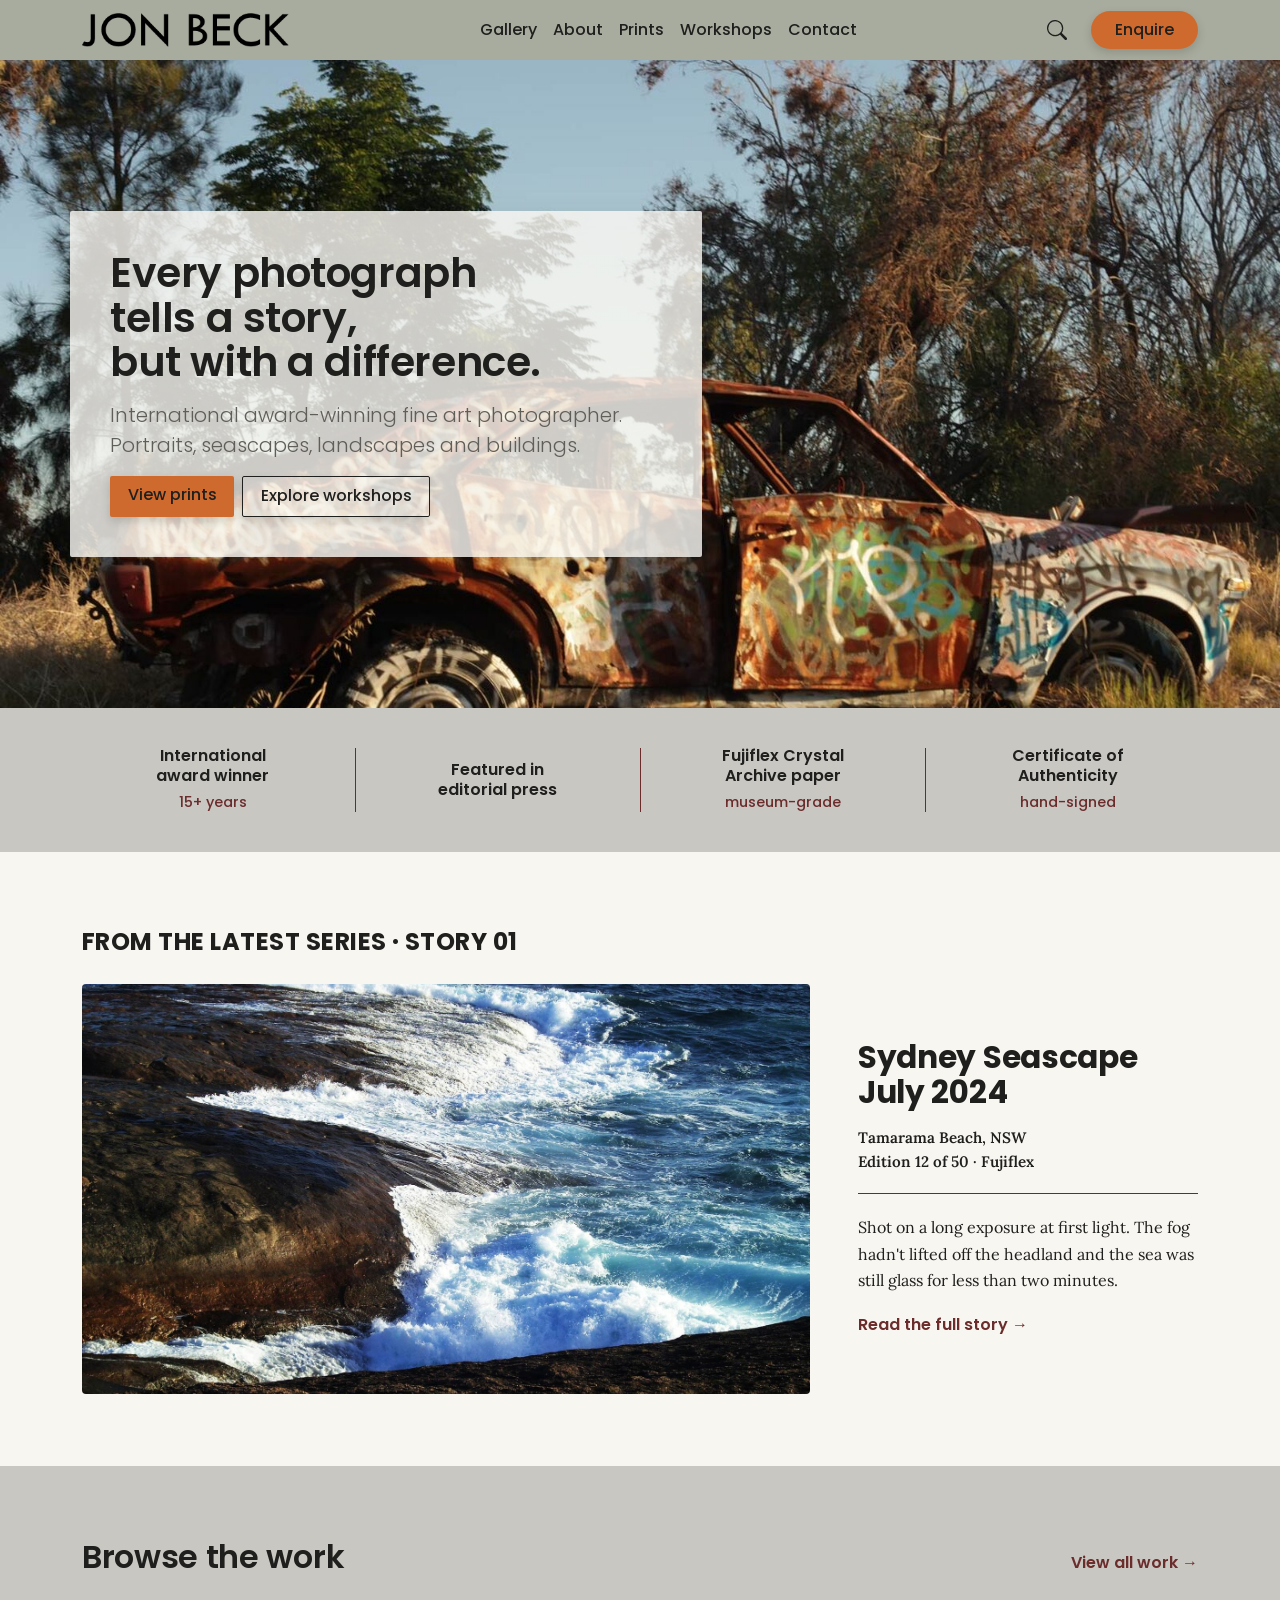
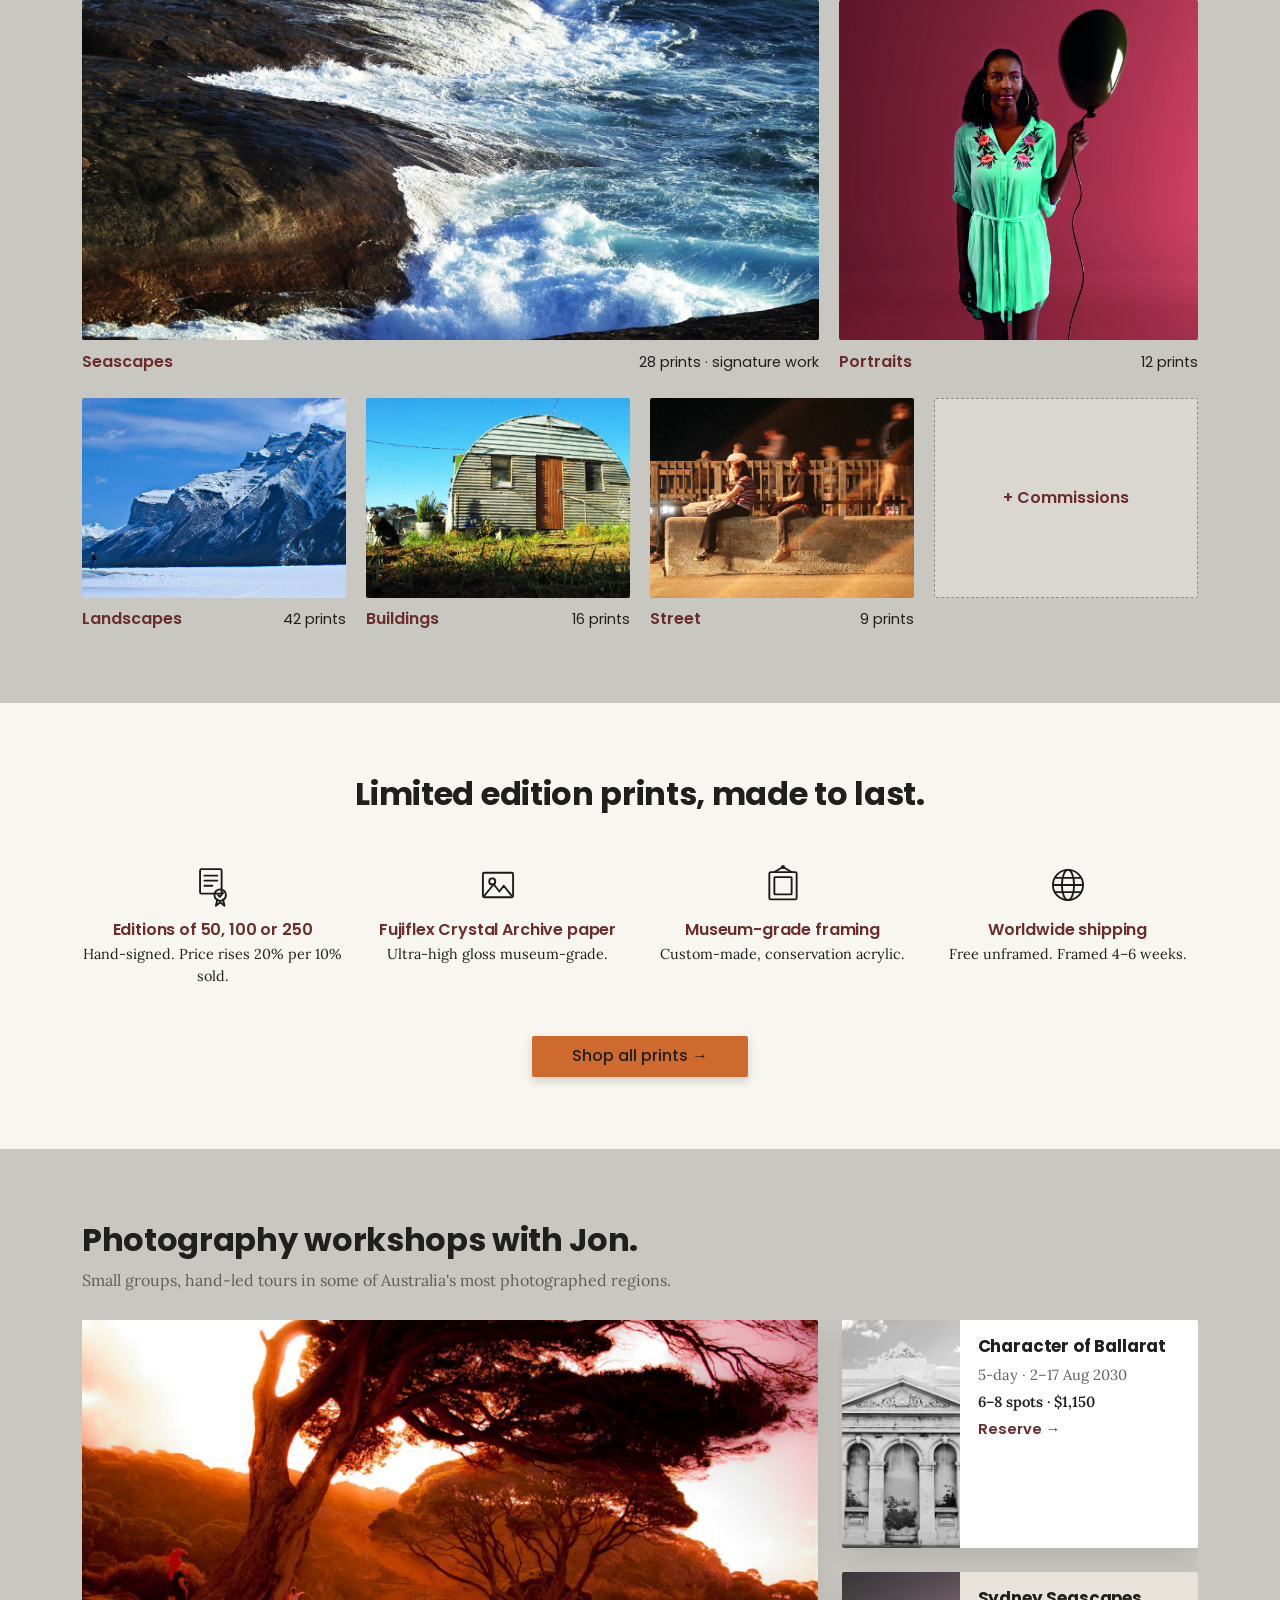
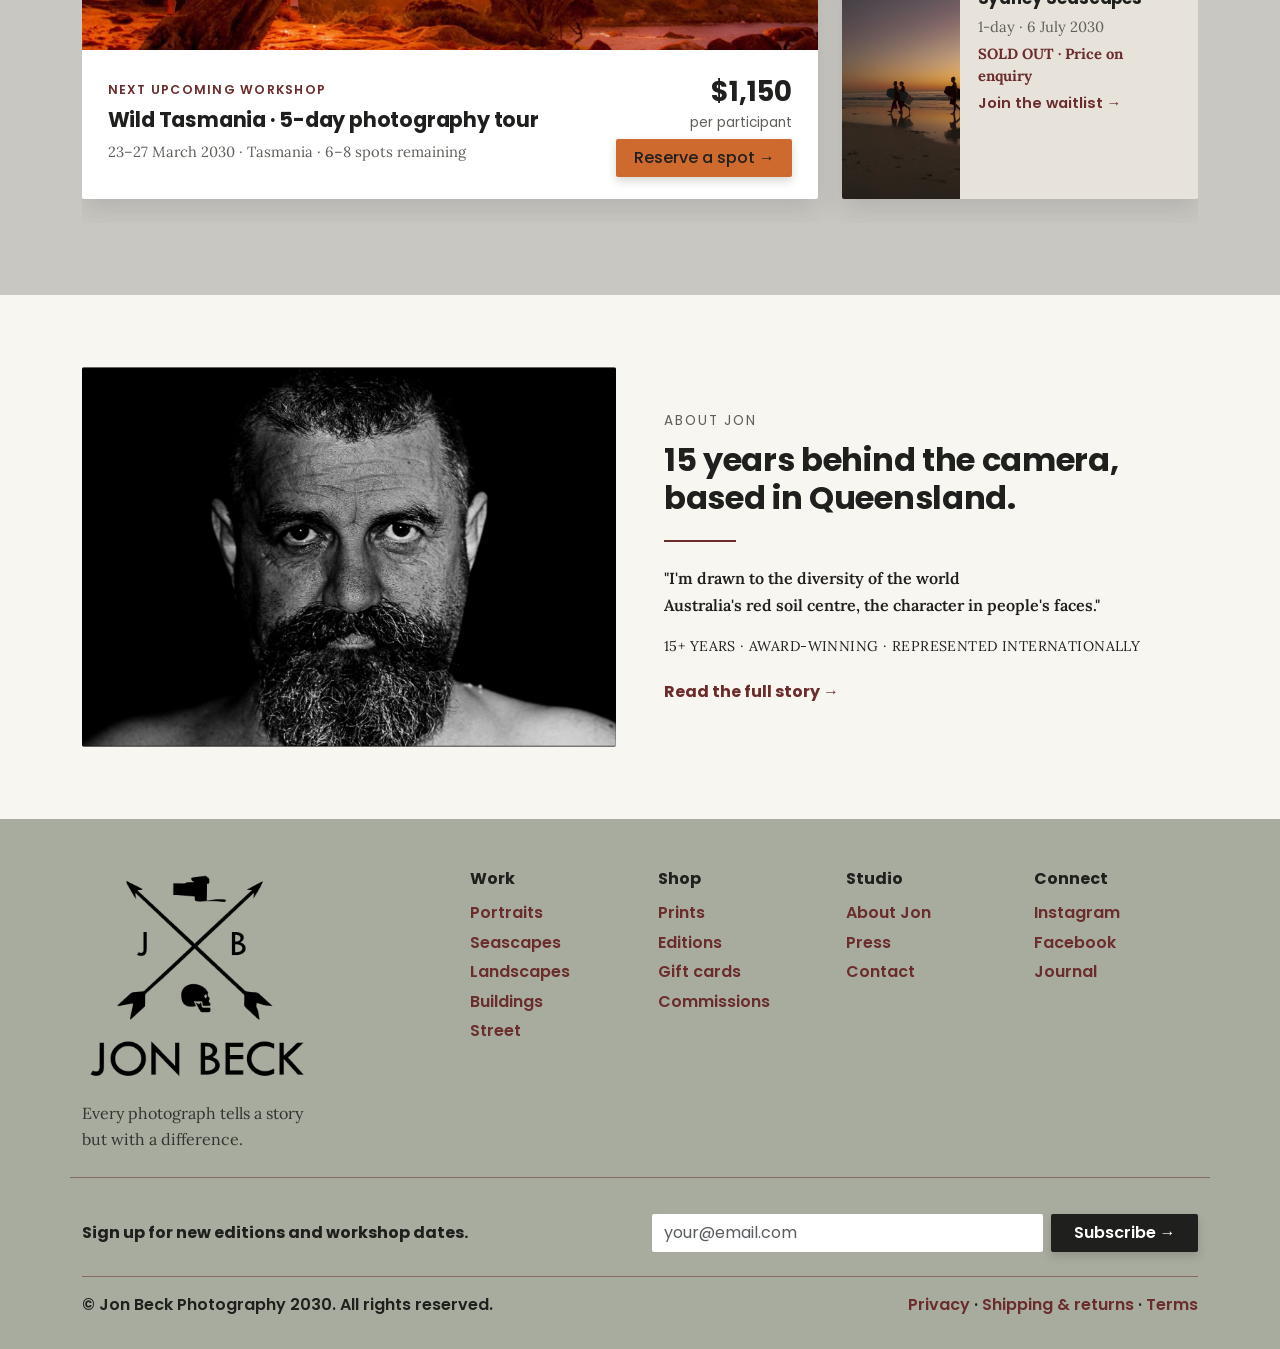
==== index.html @ 2b18bd2e "First upload" ====
<!DOCTYPE html>
<html lang="en">
<head>
  <meta charset="utf-8">
  <meta name="viewport" content="width=device-width, initial-scale=1">
  <title>Jon Beck — Fine Art Photography</title>
  <meta name="description" content="Jon Beck: international award-winning fine art, portrait, landscape and architectural photographer based in Queensland, Australia.">

  <!-- Bootstrap 5.3.3 -->
  <link href="https://cdn.jsdelivr.net/npm/bootstrap@5.3.3/dist/css/bootstrap.min.css" rel="stylesheet">
  <!-- Google Font: Poppins (free for commercial use, SIL Open Font Licence) -->
  <link rel="preconnect" href="https://fonts.googleapis.com">
  <link rel="preconnect" href="https://fonts.gstatic.com" crossorigin>
  <link href="https://fonts.googleapis.com/css2?family=Lora:ital,wght@0,400;0,500;0,600;1,400&family=Poppins:ital,wght@0,300;0,400;0,500;0,600;0,700;1,400&display=swap" rel="stylesheet">
  <!-- Custom layer -->
  <link rel="stylesheet" href="css/style.css">
</head>
<body>

  <!-- ============ Header / Navigation ============ -->
  <header>
    <nav class="navbar navbar-expand-lg site-nav sticky-top">
      <div class="container">
        <a class="navbar-brand" href="index.html">
          <img src="images/logo/jon-beck-wordmark.png" alt="Jon Beck Photography wordmark logo">
        </a>
        <button class="navbar-toggler" type="button" data-bs-toggle="collapse"
                data-bs-target="#mainNav" aria-controls="mainNav"
                aria-expanded="false" aria-label="Toggle navigation">
          <span class="navbar-toggler-icon"></span>
        </button>
        <div class="collapse navbar-collapse" id="mainNav">
          <!-- Primary menu — 5 options, centred (Gallery 1st + About 2nd per A3 brief) -->
          <ul class="navbar-nav mx-auto align-items-lg-center">
            <li class="nav-item"><a class="nav-link" href="gallery.html">Gallery</a></li>
            <li class="nav-item"><a class="nav-link" href="about.html">About</a></li>
            <li class="nav-item"><a class="nav-link" href="#prints">Prints</a></li>
            <li class="nav-item"><a class="nav-link" href="#workshops">Workshops</a></li>
            <li class="nav-item"><a class="nav-link" href="#enquire">Contact</a></li>
          </ul>
          <!-- Right-side actions: search + Enquire -->
          <ul class="navbar-nav align-items-lg-center mb-0">
            <li class="nav-item ms-lg-2 mt-2 mt-lg-0">
              <button class="nav-search" type="button" aria-label="Search">
                <svg xmlns="http://www.w3.org/2000/svg" width="20" height="20"
                     fill="currentColor" viewBox="0 0 16 16" aria-hidden="true">
                  <path d="M11.742 10.344a6.5 6.5 0 1 0-1.397 1.398h-.001q.044.06.098.115l3.85 3.85a1 1 0 0 0 1.415-1.414l-3.85-3.85a1 1 0 0 0-.1-.115zM12 6.5a5.5 5.5 0 1 1-11 0 5.5 5.5 0 0 1 11 0"/>
                </svg>
              </button>
            </li>
            <li class="nav-item ms-lg-3 mt-2 mt-lg-0">
              <a class="btn btn-enquire" href="#enquire">Enquire</a>
            </li>
          </ul>
        </div>
      </div>
    </nav>
  </header>

  <main>

    <!-- ============ 1 · Hero ============ -->
    <!-- Full-bleed photograph with a translucent overlay card (new wireframe) -->
    <section class="hero">
      <div class="container">
        <div class="row align-items-center hero-row g-4">
          <!-- Photo: stacked on top on mobile, right column on tablet, background on desktop -->
          <div class="col-md-6 hero-media order-md-2">
            <img class="hero-img" src="images/gallery/landscape/Naveed-Farro3.jpg"
                 alt="Fine art photograph by Jon Beck: a graffiti-covered car wreck in golden outback grass">
          </div>
          <div class="col-md-6 hero-text order-md-1">
            <h1 class="poppins">Every photograph <br class="d-none d-md-inline">tells a story, <br>but with a difference.</h1>
            <p class="lead mt-3">International award-winning fine art photographer. Portraits, seascapes, landscapes and buildings.</p>
            <div class="hero-actions d-flex flex-wrap gap-2 mt-3">
              <a class="btn btn-enquire" href="#prints">View prints</a>
              <a class="btn btn-outline-ink" href="#workshops">Explore workshops</a>
            </div>
            <!-- Section 3 compressed into 3 capsules, mobile only -->
            <ul class="hero-capsules d-md-none">
              <li class="hero-capsule">Award winner</li>
              <li class="hero-capsule">Fujiflex</li>
              <li class="hero-capsule">Editions 50+</li>
            </ul>
          </div>
        </div>
      </div>
    </section>

    <!-- ============ 2 · Trust badges ============ -->
    <!-- Detailed 4-column strip on tablet + desktop; compressed to capsules in the hero on mobile -->
    <section class="trust-strip d-none d-md-block">
      <div class="container">
        <!-- Heading is hidden visually but read aloud by screen readers, so the section is named -->
        <h2 class="visually-hidden">Why collectors trust Jon Beck</h2>
        <ul class="row text-center list-unstyled mb-0 trust-row">
          <li class="col-3 trust-item">
            <span class="trust-title">International<br>award winner</span>
            <span class="trust-sub">15+ years</span>
          </li>
          <li class="col-3 trust-item">
            <span class="trust-title">Featured in<br>editorial press</span>
          </li>
          <li class="col-3 trust-item">
            <span class="trust-title">Fujiflex Crystal<br>Archive paper</span>
            <span class="trust-sub">museum-grade</span>
          </li>
          <li class="col-3 trust-item">
            <span class="trust-title">Certificate of<br>Authenticity</span>
            <span class="trust-sub">hand-signed</span>
          </li>
        </ul>
      </div>
    </section>

    <!-- ============ 3 · Latest series feature ============ -->
    <!-- Editorial story: full-width eyebrow, image col-8, text col-4 (new wireframe) -->
    <section class="section latest-series">
      <div class="container">
        <!-- Full-width eyebrow on desktop only -->
        <p class="ls-eyebrow d-none d-lg-block">From the latest series · Story 01</p>
        <div class="row align-items-center g-4 g-lg-5 ls-row">
          <div class="col-md-8 ls-media">
            <img class="img-fluid rounded-1"
                 src="images/gallery/landscape/Aditi_Goenka_.jpg"
                 alt="Waves breaking over coastal rocks at first light, from Jon Beck's Sydney Seascape series"
                 loading="lazy">
          </div>
          <div class="col-md-4 ls-text">
            <!-- On mobile + tablet the eyebrow sits in the text column -->
            <p class="ls-eyebrow d-lg-none">From the latest series</p>
            <h2 class="ls-headline poppins"><span class="ls-name">Sydney Seascape</span><span class="ls-mid" aria-hidden="true"> · </span><span class="ls-date">July 2024</span></h2>
            <p class="ls-meta"><span class="ls-loc">Tamarama Beach, NSW</span><span class="ls-mid2" aria-hidden="true"> · </span><span class="ls-ed">Edition 12 of 50<span class="ls-fuji d-none d-md-inline"> · Fujiflex</span></span></p>
            <hr class="ls-divider d-none d-md-block">
            <p class="ls-body">Shot on a long exposure at first light. The fog hadn't lifted off the headland and the sea was still glass for less than two minutes.<span class="ls-extra d-md-none"> Hand-printed on Fujiflex, edition of fifty.</span></p>
            <a class="ls-readmore" href="gallery.html">Read the full story →</a>
          </div>
        </div>
      </div>
    </section>

    <!-- ============ 4 · Browse the work ============ -->
    <!-- Bento grid: featured Seascapes tile, captions below in maroon (new wireframe) -->
    <section class="section browse-work">
      <div class="container">
        <div class="bw-head">
          <h2 class="poppins mb-0">Browse the work</h2>
          <a class="bw-viewall d-none d-md-inline" href="gallery.html">View all work →</a>
        </div>
        <div class="bw-grid">
          <figure class="bw-tile bw-seascapes">
            <a class="bw-link" href="gallery.html">
              <img src="images/gallery/landscape/Aditi_Goenka_.jpg" alt="Seascapes by Jon Beck" loading="lazy">
            </a>
            <figcaption><span class="bw-cat">Seascapes</span><span class="bw-count">28 prints<span class="d-none d-lg-inline"> · signature work</span></span></figcaption>
          </figure>
          <figure class="bw-tile bw-portraits">
            <a class="bw-link" href="gallery.html">
              <img src="images/gallery/portraits/01Jessica_woods.jpg" alt="Portraits by Jon Beck: a woman holding a black balloon against a red backdrop" loading="lazy">
            </a>
            <figcaption><span class="bw-cat">Portraits</span><span class="bw-count">12 prints</span></figcaption>
          </figure>
          <figure class="bw-tile bw-landscapes">
            <a class="bw-link" href="gallery.html">
              <img src="images/gallery/landscape/Emily-Heron.jpg" alt="Landscapes by Jon Beck" loading="lazy">
            </a>
            <figcaption><span class="bw-cat">Landscapes</span><span class="bw-count">42 prints</span></figcaption>
          </figure>
          <figure class="bw-tile bw-buildings">
            <a class="bw-link" href="gallery.html">
              <img src="images/gallery/buildings/Xanthe-Cohen_.jpg" alt="Buildings by Jon Beck: a corrugated iron shed in bright sunlight" loading="lazy">
            </a>
            <figcaption><span class="bw-cat">Buildings</span><span class="bw-count">16 prints</span></figcaption>
          </figure>
          <figure class="bw-tile bw-street">
            <a class="bw-link" href="gallery.html">
              <img src="images/gallery/street/171643585_8e0d637bfb_b.jpg" alt="Street photography by Jon Beck: people sitting on a concrete wall at night beside a bicycle" loading="lazy">
            </a>
            <figcaption><span class="bw-cat">Street</span><span class="bw-count">9 prints</span></figcaption>
          </figure>
          <a class="bw-tile bw-cta" href="gallery.html">
            <span class="d-md-none">View all work →</span>
            <span class="d-none d-md-inline">+ Commissions</span>
          </a>
        </div>
      </div>
    </section>

    <!-- ============ 5 · Limited edition prints ============ -->
    <!-- Four equal feature columns, one icon set, single orange CTA (A2 note 6) -->
    <section class="section editions" id="prints">
      <div class="container">
        <div class="text-center mb-5">
          <h2 class="ed-heading poppins mb-0">Limited edition prints, made to last.</h2>
        </div>
        <div class="row g-3 g-lg-4 ed-grid">
          <div class="col-6 col-lg-3">
            <div class="edition-item">
              <img class="edition-icon" src="images/icons/1_editions_certificate.svg" alt="">
              <div class="edition-text">
                <h3 class="edition-title">Editions of 50, 100 or 250</h3>
                <p class="edition-copy">Hand-signed<span class="d-none d-md-inline d-lg-none">, registered</span>. Price rises 20% per 10% sold.</p>
              </div>
            </div>
          </div>
          <div class="col-6 col-lg-3">
            <div class="edition-item">
              <img class="edition-icon" src="images/icons/2_fujiflex_print.svg" alt="">
              <div class="edition-text">
                <h3 class="edition-title">Fujiflex Crystal Archive paper</h3>
                <p class="edition-copy">Ultra-high gloss museum-grade.<span class="d-lg-none"> 40-year archival<span class="d-none d-md-inline"> rating</span>.</span></p>
              </div>
            </div>
          </div>
          <div class="col-6 col-lg-3">
            <div class="edition-item">
              <img class="edition-icon" src="images/icons/3_museum_framing.svg" alt="">
              <div class="edition-text">
                <h3 class="edition-title">Museum-grade framing</h3>
                <p class="edition-copy">Custom-made, conservation acrylic<span class="d-lg-none">, archival<span class="d-none d-md-inline"> matboard</span></span>.</p>
              </div>
            </div>
          </div>
          <div class="col-6 col-lg-3">
            <div class="edition-item">
              <img class="edition-icon" src="images/icons/4_worldwide_globe.svg" alt="">
              <div class="edition-text">
                <h3 class="edition-title">Worldwide shipping</h3>
                <p class="edition-copy"><span class="d-none d-md-inline d-lg-none">Free on unframed prints. Framed delivered 4–6 weeks.</span><span class="d-md-none">Free unframed. Framed in 4–6 weeks.</span><span class="d-none d-lg-inline">Free unframed. Framed 4–6 weeks.</span></p>
              </div>
            </div>
          </div>
        </div>
        <div class="text-center mt-5">
          <a class="btn btn-enquire" href="#enquire">Shop <span class="d-none d-lg-inline">all </span>prints<span class="d-none d-lg-inline"> &rarr;</span></a>
        </div>
      </div>
    </section>

    <!-- ============ 6 · Photography workshops ============ -->
    <!-- One Bootstrap carousel serves every breakpoint: it swipes card-by-card
         on mobile, and CSS re-lays the same three items as a 3-up grid on
         tablet, then a featured card + two mini cards on desktop (A2 note 7).
         All copy comes verbatim from the client questionnaire. -->
    <section class="section workshops" id="workshops">
      <div class="container">
        <div class="ws-head">
          <h2 class="poppins mb-2">Photography workshops with Jon.</h2>
          <p class="ws-sub d-none d-md-block">Small groups, hand-led tours in some of Australia's most photographed regions.</p>
          <p class="ws-sub d-md-none">Small groups, hand-led tours. Swipe to browse.</p>
        </div>

        <div class="carousel slide ws-carousel" id="workshopCarousel">
          <div class="carousel-inner ws-grid">

            <!-- 6a · Wild Tasmania — next upcoming; the featured card on desktop -->
            <div class="carousel-item active ws-item ws-featured" data-ws-name="Wild Tasmania">
              <article class="ws-card">
                <img class="ws-img"
                     src="images/gallery/landscape/James-Richards-30492613-BUNKER-SUN-RAYS.jpg"
                     alt="Windswept tree over red coastal rock at sunset in Tasmania's south-west"
                     loading="lazy">
                <div class="ws-body">
                  <div class="ws-info">
                    <p class="ws-eyebrow d-none d-lg-block">Next upcoming workshop</p>
                    <h3 class="ws-title">
                      <span>Wild Tasmania<span class="d-none d-lg-inline"> · 5-day photography tour</span></span>
                      <span class="ws-title-date d-md-none">23–27 March 2030</span>
                    </h3>
                    <!-- Serif detail lines: stacked on mobile + tablet, single line on desktop -->
                    <p class="ws-line d-md-none">5-day tour</p>
                    <p class="ws-line d-none d-md-block d-lg-none">5-day · 23–27 March 2030</p>
                    <p class="ws-line d-lg-none">Tasmania, Australia</p>
                    <p class="ws-line ws-strong d-none d-md-block d-lg-none">6–8 spots remaining</p>
                    <p class="ws-line d-none d-lg-block">23–27 March 2030 · Tasmania · 6–8 spots remaining</p>
                    <div class="ws-row d-md-none">
                      <span class="ws-line ws-strong">6–8 spots remaining</span>
                      <span class="ws-price">$1,150</span>
                    </div>
                  </div>
                  <div class="ws-buy d-none d-md-block">
                    <p class="ws-price">$1,150<span class="ws-price-note d-none d-lg-block">per participant</span></p>
                    <a class="btn btn-enquire ws-btn" href="#enquire">Reserve a spot<span class="d-none d-lg-inline"> &rarr;</span></a>
                  </div>
                  <a class="btn btn-enquire ws-btn d-md-none" href="#enquire">Reserve a spot</a>
                </div>
              </article>
            </div>

            <!-- 6b · Character of Ballarat — mini card on desktop -->
            <div class="carousel-item ws-item ws-mini" data-ws-name="Character of Ballarat">
              <article class="ws-card">
                <img class="ws-img"
                     src="images/gallery/buildings/Sophie-Simmons-31250843-(2).jpg"
                     alt="Classical stone facade with arched windows in Ballarat, Victoria"
                     loading="lazy">
                <div class="ws-body">
                  <div class="ws-info">
                    <h3 class="ws-title">
                      <span>Character of Ballarat</span>
                      <span class="ws-title-date d-md-none">2–17 August 2030</span>
                    </h3>
                    <p class="ws-line d-md-none">5-day tour</p>
                    <p class="ws-line d-none d-md-block d-lg-none">5-day · 2–17 August 2030</p>
                    <p class="ws-line d-lg-none">Ballarat, Victoria</p>
                    <p class="ws-line ws-strong d-none d-md-block d-lg-none">6–8 spots remaining</p>
                    <p class="ws-line d-none d-lg-block">5-day · 2–17 Aug 2030</p>
                    <p class="ws-line ws-strong d-none d-lg-block">6–8 spots · $1,150</p>
                    <div class="ws-row d-md-none">
                      <span class="ws-line ws-strong">6–8 spots remaining</span>
                      <span class="ws-price">$1,150</span>
                    </div>
                    <a class="ws-link d-none d-lg-inline-block" href="#enquire">Reserve &rarr;</a>
                  </div>
                  <div class="ws-buy d-none d-md-block d-lg-none">
                    <p class="ws-price">$1,150</p>
                    <a class="btn btn-enquire ws-btn" href="#enquire">Reserve a spot</a>
                  </div>
                  <a class="btn btn-enquire ws-btn d-md-none" href="#enquire">Reserve a spot</a>
                </div>
              </article>
            </div>

            <!-- 6c · Sydney Seascapes — sold out; stone mini card on desktop -->
            <div class="carousel-item ws-item ws-mini ws-alt" data-ws-name="Sydney Seascapes">
              <article class="ws-card">
                <!-- Upright copy of the original, which is stored rotated 90° -->
                <img class="ws-img"
                     src="images/gallery/landscape/Tash-Prokop-Body-Boarders-upright.jpg"
                     alt="Body boarders silhouetted on a Sydney beach at sunset"
                     loading="lazy">
                <div class="ws-body">
                  <div class="ws-info">
                    <h3 class="ws-title">
                      <span>Sydney Seascapes</span>
                      <span class="ws-title-date d-md-none">6 July 2030</span>
                    </h3>
                    <p class="ws-line d-md-none">1-day tour</p>
                    <p class="ws-line d-none d-md-block d-lg-none">1-day · 6 July 2030</p>
                    <p class="ws-line d-lg-none">Sydney, NSW</p>
                    <p class="ws-line ws-sold d-none d-md-block d-lg-none">SOLD OUT · 4–6 participants</p>
                    <p class="ws-line d-none d-lg-block">1-day · 6 July 2030</p>
                    <p class="ws-line ws-sold d-none d-lg-block">SOLD OUT · Price on enquiry</p>
                    <div class="ws-row d-md-none">
                      <span class="ws-line ws-sold">SOLD OUT · 4–6 participants</span>
                      <span class="ws-line">Price on enquiry</span>
                    </div>
                    <a class="ws-link d-none d-lg-inline-block" href="#enquire">Join the waitlist &rarr;</a>
                  </div>
                  <div class="ws-buy d-none d-md-block d-lg-none">
                    <p class="ws-line ws-enquiry">Price on enquiry</p>
                    <a class="btn btn-enquire ws-btn" href="#enquire">Join the waitlist</a>
                  </div>
                  <a class="btn btn-enquire ws-btn d-md-none" href="#enquire">Join the waitlist</a>
                </div>
              </article>
            </div>
          </div>

          <!-- Swipe arrows + dots + counter: mobile only -->
          <button class="carousel-control-prev d-md-none" type="button"
                  data-bs-target="#workshopCarousel" data-bs-slide="prev">
            <span class="carousel-control-prev-icon" aria-hidden="true"></span>
            <span class="visually-hidden">Previous workshop</span>
          </button>
          <button class="carousel-control-next d-md-none" type="button"
                  data-bs-target="#workshopCarousel" data-bs-slide="next">
            <span class="carousel-control-next-icon" aria-hidden="true"></span>
            <span class="visually-hidden">Next workshop</span>
          </button>
          <div class="ws-foot d-md-none">
            <div class="carousel-indicators ws-dots">
              <button type="button" class="active" data-bs-target="#workshopCarousel"
                      data-bs-slide-to="0" aria-current="true" aria-label="Wild Tasmania"></button>
              <button type="button" data-bs-target="#workshopCarousel"
                      data-bs-slide-to="1" aria-label="Character of Ballarat"></button>
              <button type="button" data-bs-target="#workshopCarousel"
                      data-bs-slide-to="2" aria-label="Sydney Seascapes"></button>
            </div>
            <p class="ws-counter mb-0" aria-live="polite">1 of 3 · Wild Tasmania</p>
          </div>
        </div>
      </div>
    </section>

    <!-- ============ 7 · About Jon ============ -->
    <!-- High-contrast B&W portrait beside the 15-years story (A2 note 8).
         Copy varies by breakpoint: quote + credentials on desktop, the client
         paragraph on tablet, a one-line credential on mobile (sage band). -->
    <section class="section about-jon" id="about">
      <div class="container">
        <div class="row align-items-center g-4 g-lg-5">
          <div class="col-4 col-md-5 col-lg-6">
            <img class="img-fluid aj-img"
                 src="images/gallery/portraits/ALEX%2007_DAD.png"
                 alt="High-contrast black and white portrait of photographer Jon Beck"
                 loading="lazy">
          </div>
          <div class="col-8 col-md-7 col-lg-6">
            <p class="aj-eyebrow">About Jon</p>
            <h2 class="poppins aj-heading">
              <span class="d-none d-md-inline">15 years behind the camera, based in Queensland.</span>
              <span class="d-md-none">15 years behind the camera, Queensland.</span>
            </h2>
            <hr class="aj-rule d-none d-lg-block">
            <p class="aj-quote d-none d-lg-block">"I'm drawn to the diversity of the world<br>Australia's red soil centre, the character in people's faces."</p>
            <p class="aj-body d-none d-md-block d-lg-none">Jon Beck has been working in photography for over fifteen years. A professional photographer who combines precise technical skills with an approachable, personable demeanour.</p>
            <p class="aj-body d-md-none">Award-winning fine art photographer.</p>
            <p class="aj-creds d-none d-lg-block">15+ years · Award-winning · Represented internationally</p>
            <a class="aj-link" href="about.html">Read the full story &rarr;</a>
          </div>
        </div>
      </div>
    </section>

  </main>

  <!-- ============ 8 · Footer ============ -->
  <!-- Combination mark + four labelled link columns grouped by proximity,
       newsletter CTA, and a legal base row (A2 note 9). On mobile the
       columns compress into labelled rows beside the logo. -->
  <footer class="site-footer" id="enquire">
    <div class="container">
      <div class="row gy-4 gx-lg-5">
        <!-- Brand column: serif tagline appears on desktop only -->
        <div class="col-4 col-md-3 col-lg-4">
          <img class="footer-logo" src="images/logo/jon-beck-combination-trimmed.png"
               alt="Jon Beck Photography crossed-arrows logo">
          <p class="footer-tag d-none d-lg-block mb-0">Every photograph tells a story<br>but with a difference.</p>
        </div>

        <!-- Link groups: four columns on tablet + desktop, labelled rows on mobile -->
        <div class="col-8 col-md-9 col-lg-8">
          <div class="row gy-2 gy-md-4">
            <div class="col-12 col-md-3 footer-group">
              <p class="footer-head">Work</p>
              <ul class="list-unstyled footer-links mb-0">
                <li><a href="gallery.html">Portraits</a></li>
                <li><a href="gallery.html">Seascapes</a></li>
                <li><a href="gallery.html">Landscapes</a></li>
                <li><a href="gallery.html">Buildings</a></li>
                <li><a href="gallery.html">Street</a></li>
              </ul>
            </div>
            <div class="col-12 col-md-3 footer-group">
              <p class="footer-head">Shop</p>
              <ul class="list-unstyled footer-links mb-0">
                <li><a href="#prints">Prints</a></li>
                <li><a href="#prints">Editions</a></li>
                <li><a href="#prints">Gift cards</a></li>
                <li class="d-none d-md-block"><a href="#prints">Commissions</a></li>
              </ul>
            </div>
            <div class="col-12 col-md-3 footer-group">
              <p class="footer-head">Studio</p>
              <ul class="list-unstyled footer-links mb-0">
                <li><a href="about.html">About Jon</a></li>
                <li><a href="#enquire">Press</a></li>
                <li><a href="#enquire">Contact</a></li>
              </ul>
            </div>
            <div class="col-12 col-md-3 footer-group">
              <p class="footer-head">Connect</p>
              <ul class="list-unstyled footer-links mb-0">
                <li><a href="#">Instagram</a></li>
                <li><a href="#">Facebook</a></li>
                <li class="d-none d-md-block"><a href="#">Journal</a></li>
              </ul>
            </div>
            <!-- Mobile-only newsletter label, sitting with the other rows -->
            <div class="col-12 footer-group d-md-none">
              <p class="footer-head mb-0">Newsletter</p>
            </div>
          </div>
        </div>
      </div>

      <!-- Newsletter: labelled strip on desktop, input + button elsewhere -->
      <div class="footer-signup row align-items-center gy-3 mt-1 mt-md-3 mt-lg-4">
        <div class="col-lg-6 d-none d-lg-block">
          <p class="footer-signup-label mb-0">Sign up for new editions and workshop dates.</p>
        </div>
        <div class="col-12 col-md-7 offset-md-5 col-lg-6 offset-lg-0">
          <form class="footer-form d-flex gap-2" action="#enquire" method="post">
            <label class="visually-hidden" for="newsletter">Email address</label>
            <input class="form-control" type="email" id="newsletter" name="newsletter"
                   placeholder="your@email.com" autocomplete="email" required>
            <button class="btn btn-subscribe" type="submit" aria-label="Subscribe">
              <span class="d-md-none" aria-hidden="true">Subscribe</span>
              <span class="d-none d-md-inline d-lg-none" aria-hidden="true">&rarr;</span>
              <span class="d-none d-lg-inline" aria-hidden="true">Subscribe &rarr;</span>
            </button>
          </form>
        </div>
      </div>

      <!-- Legal base row -->
      <div class="footer-base mt-4 pt-3">
        <p class="mb-0">&copy; Jon Beck Photography 2030<span class="d-none d-md-inline">. All rights reserved.</span></p>
        <p class="mb-0"><a href="#">Privacy</a> · <a href="#">Shipping &amp; returns</a> · <a href="#">Terms</a></p>
      </div>
    </div>
  </footer>

  <!-- Bootstrap bundle (Popper + JS) -->
  <script src="https://cdn.jsdelivr.net/npm/bootstrap@5.3.3/dist/js/bootstrap.bundle.min.js"></script>
  <!-- Keeps the mobile "1 of 3" workshop counter in sync with the carousel -->
  <script>
    const wsCarousel = document.getElementById("workshopCarousel");
    const wsCounter = document.querySelector(".ws-counter");
    wsCarousel.addEventListener("slid.bs.carousel", (event) => {
      wsCounter.textContent = (event.to + 1) + " of 3 · " + event.relatedTarget.dataset.wsName;
    });
  </script>
</body>
</html>
---- css/style.css ----
/* ============================================================
   JON BECK — Photography  ·  GRD263 A3
   style.css  ·  custom layer on top of Bootstrap 5.3.3
   Palette + type tokens mirror the approved A2 design concept.
   ============================================================ */

/* ---- Design tokens ---- */
:root {
  --jb-ink: #1f1f1d;        /* near-black text / dark sections */
  --jb-paper: #f6f4ef;      /* warm paper background           */
  --jb-stone: #e7e3da;      /* light stone panels              */
  --jb-muted: #605e58;      /* secondary text (AA on stone)    */
  --jb-orange: #cf6a2e;     /* single accent — primary CTAs    */
  --jb-orange-dark: #b1551f;
  --jb-orange-lift: #e07b35;/* button hover: brightens, so ink stays legible */
  --jb-claret: #6b2c2c;     /* typographic accent — kickers, footer links     */
}

/* Accessibility note (WCAG 2.0 AA, SC 1.4.3 Contrast Minimum):
   The accent orange is kept exactly as approved in the A2 design concept.
   Contrast is achieved by pairing it with ink text rather than by altering
   the hue: ink on --jb-orange is 4.52:1, where white was only 3.65:1.
   Small text that cannot carry the orange (kickers, active nav) uses the
   claret and the ink already present in the approved palette. */

/* ---- Base ---- */
body {
  font-family: "Poppins", -apple-system, BlinkMacSystemFont, "Segoe UI", sans-serif;
  color: var(--jb-ink);
  background: var(--jb-paper);
}

.poppins { font-family: "Poppins", sans-serif; }

h1, h2, h3 { font-weight: 600; letter-spacing: -0.01em; }

/* Generous, consistent vertical rhythm for every content band */
.section { padding: 4.5rem 0; }

/* Small uppercase label that sits above a section heading */
.eyebrow {
  text-transform: uppercase;
  letter-spacing: 0.12em;
  font-size: 0.8rem;
  font-weight: 600;
  color: var(--jb-claret);   /* 9.45:1 on paper — orange was 3.32:1 and fails AA at this size */
  margin-bottom: 1rem;
}

/* Shared utility surface */
.shadow-soft { box-shadow: 0 18px 40px rgba(31, 31, 29, 0.12); }

/* ---- Navbar ---- */
/* Sage header bar, per the approved wireframe */
.site-nav { background: #a8ac9e; }
.navbar-brand img { height: 34px; width: auto; }
.navbar .nav-link { color: var(--jb-ink); font-weight: 500; }
.navbar .nav-link:hover,
/* No orange passes AA on the sage bar at any saturation (best case 4.2:1),
   so the active page is marked with ink + an underline instead (7.12:1). */
.navbar .nav-link.active {
  color: var(--jb-ink);
  text-decoration: underline;
  text-underline-offset: 4px;
}

/* Search action — icon button sitting before Enquire */
.nav-search {
  background: none;
  border: none;
  padding: 0.25rem 0.5rem;
  color: var(--jb-ink);
  line-height: 0;
}
.nav-search:hover { color: var(--jb-ink); }

/* The header Enquire button is a pill (wireframe), unlike the body CTAs */
.navbar .btn-enquire { border-radius: 50rem; padding: 0.45rem 1.5rem; }

/* ---- Buttons ---- */
/* Single colour-coded call to action, per the design notes */
.btn-enquire {
  background: var(--jb-orange);
  color: var(--jb-ink);      /* ink, not white: 4.52:1 vs 3.65:1 — keeps the approved orange */
  border: none;
  border-radius: 2px;
  padding: 0.45rem 1.1rem;
  font-weight: 500;
}
/* Hover brightens rather than darkens, so the ink label stays legible (5.55:1) */
.btn-enquire:hover { background: var(--jb-orange-lift); color: var(--jb-ink); }

/* Secondary, neutral outline action */
.btn-outline-ink {
  border: 1px solid var(--jb-ink);
  color: var(--jb-ink);
  border-radius: 2px;
  padding: 0.45rem 1.1rem;
  font-weight: 500;
}
.btn-outline-ink:hover { background: var(--jb-ink); color: var(--jb-paper); }

/* Soft drop shadow on every button type, with a gentle hover lift */
.btn-enquire,
.btn-outline-ink,
.btn-subscribe {
  box-shadow: 0 4px 10px rgba(31, 31, 29, 0.18);
  transition: box-shadow 0.2s ease, transform 0.2s ease, background-color 0.2s ease;
}
.btn-enquire:hover,
.btn-outline-ink:hover,
.btn-subscribe:hover {
  box-shadow: 0 7px 16px rgba(31, 31, 29, 0.26);
  transform: translateY(-1px);
}

/* ---- 1 · Hero ---- */
/* Base = mobile: warm off-white panel, stacked with the photo first */
.hero {
  background: #f8f6f1;
  padding: 0 0 2.5rem;
}
.hero h1 { font-size: clamp(1.4rem, 5.5vw, 2rem); line-height: 1.1; }
.hero .lead { color: var(--jb-muted); max-width: 46ch; }
.hero-img {
  width: 100%;
  height: 300px;
  object-fit: cover;
  border-radius: 2px;
}

/* Section 3 compressed into pill capsules (mobile only) */
/* Three equal-width capsules filling the row, aligned to the buttons above */
.hero-capsules {
  display: grid;
  grid-template-columns: repeat(3, 1fr);
  gap: 0.5rem;
  list-style: none;
  padding: 0;
  margin: 1.5rem 0 0;
}
.hero-capsule {
  background: #c9c7c2;
  color: #6b2c2c;
  border-radius: 50rem;
  padding: 0.4rem 1rem;
  font-size: 0.85rem;
  font-weight: 500;
  text-align: center;
}

/* Tablet (md): symmetrical two columns — text left, photo right, no overlay */
@media (min-width: 768px) {
  .hero { padding: 3.5rem 0; }
  .hero h1 { font-size: 1.9rem; line-height: 1.14; }
  .hero-img { height: 340px; }
}

/* Desktop (lg): translucent overlay card floating on a full-bleed photo */
@media (min-width: 992px) {
  .hero {
    padding: 5rem 0;
    background: url("../images/gallery/landscape/Naveed-Farro3.jpg") center / cover no-repeat;
    display: flex;
    align-items: center;
    min-height: 72vh;
  }
  .hero > .container { width: 100%; }
  .hero-media { display: none; }          /* photo comes from the section background */
  .hero-text {
    flex: 0 0 auto;
    width: auto;
    max-width: 58%;
    padding: 2.5rem;
    border-radius: 2px;
    /* #F8F6F1 at 80% + white at 10% — matches the Figma fill (image5) */
    background:
      linear-gradient(rgba(255, 255, 255, 0.1), rgba(255, 255, 255, 0.1)),
      rgba(248, 246, 241, 0.8);
    box-shadow: 0 18px 40px rgba(31, 31, 29, 0.18);
  }
  .hero h1 { font-size: clamp(2.2rem, 3.2vw, 2.9rem); line-height: 1.08; }
}

/* ---- 2 · Trust badges ---- */
/* Grey strip, four columns split by thin maroon divider lines (wireframe) */
.trust-strip {
  background: #c9c7c2;
  padding: 2rem 0;
}
.trust-item {
  position: relative;
  display: flex;
  flex-direction: column;
  justify-content: center;
  gap: 0.35rem;
  padding: 0.4rem 0.75rem;
  min-height: 4.5rem;
}
/* Maroon divider centred on the boundary between adjacent columns */
.trust-item:not(:first-child)::before {
  content: "";
  position: absolute;
  left: 0;
  top: 0.5rem;
  bottom: 0.5rem;
  border-left: 1px solid #6b2c2c;
}
.trust-title { font-weight: 600; color: var(--jb-ink); line-height: 1.25; }
.trust-sub { color: #6b2c2c; font-size: 0.9rem; font-weight: 500; }

/* ---- 3 · Latest series ---- */
/* Warm paper on tablet + desktop; grey on mobile (overridden below) */
.latest-series { background: #f8f6f1; }

/* Full-width section kicker — black, bold, uppercase (wireframe) */
.ls-eyebrow {
  text-transform: uppercase;
  font-weight: 700;
  color: var(--jb-ink);
  letter-spacing: 0.02em;
  font-size: 1rem;
  margin: 0 0 1rem;
}

.ls-media img {
  width: 100%;
  height: clamp(280px, 32vw, 460px);
  object-fit: cover;
}

/* Sans-serif title block: name + date */
.ls-headline {
  font-weight: 700;
  color: var(--jb-ink);
  font-size: 1.6rem;
  line-height: 1.12;
  margin-bottom: 1rem;
}

/* Serif editorial detail + body */
.ls-meta {
  font-family: "Lora", Georgia, serif;
  font-weight: 600;
  color: var(--jb-ink);
  font-size: 0.95rem;
  line-height: 1.55;
  margin-bottom: 1rem;
}
.ls-divider { border: 0; border-top: 1px solid #6b2c2c; opacity: 1; margin: 1.25rem 0; }
.ls-body {
  font-family: "Lora", Georgia, serif;
  color: var(--jb-ink);
  line-height: 1.65;
  margin-bottom: 1.25rem;
}
/* Read-more in maroon, sans-serif */
.ls-readmore {
  font-family: "Poppins", sans-serif;
  font-weight: 600;
  color: #6b2c2c;
  text-decoration: none;
}
.ls-readmore:hover { color: #6b2c2c; text-decoration: underline; }

/* Mobile: title + meta collapse onto one line with a middot */
.ls-mid, .ls-mid2 { display: inline; }
@media (min-width: 768px) {
  .ls-name, .ls-date, .ls-loc, .ls-ed { display: block; }
  .ls-mid, .ls-mid2 { display: none; }
  /* Tablet: the eyebrow sits inside the text column, kept modest */
  .ls-text .ls-eyebrow { margin-bottom: 0.5rem; }
  .ls-headline { font-size: 1.4rem; }
}
@media (min-width: 992px) {
  .ls-eyebrow { font-size: 1.5rem; margin-bottom: 1.5rem; }
  .ls-headline { font-size: 1.95rem; }
}

/* Mobile only: grey background, tighter kicker */
@media (max-width: 767.98px) {
  .latest-series { background: #c9c7c2; }
  .ls-eyebrow { margin: 1.25rem 0 0.5rem; }
}

/* ---- 4 · Browse the work ---- */
/* Grey band on tablet + desktop; light on mobile (overridden below) */
.browse-work { background: #c9c7c2; }

.bw-head {
  display: flex;
  justify-content: space-between;
  align-items: baseline;
  flex-wrap: wrap;
  gap: 0.5rem;
  margin-bottom: 1.5rem;
}
.bw-viewall { color: #6b2c2c; font-weight: 600; text-decoration: none; }
.bw-viewall:hover { color: #6b2c2c; text-decoration: underline; }

/* Base = mobile: two-column grid */
.bw-grid {
  display: grid;
  grid-template-columns: 1fr 1fr;
  gap: 1.5rem 1.25rem;
  align-items: start;
}
.bw-tile { margin: 0; }
.bw-link { display: block; overflow: hidden; border-radius: 2px; }
.bw-tile img {
  width: 100%;
  height: 150px;
  object-fit: cover;
  display: block;
  transition: transform 0.4s ease;
}
.bw-link:hover img { transform: scale(1.04); }
/* Keep the balloon in frame on the tall Portraits tile */
.bw-portraits img { object-position: center top; }
/* Caption below the image: category (maroon) + count (ink) */
.bw-tile figcaption {
  display: flex;
  justify-content: space-between;
  align-items: baseline;
  gap: 0.5rem;
  margin-top: 0.6rem;
}
.bw-cat { color: #6b2c2c; font-weight: 600; }
.bw-count { color: var(--jb-ink); font-size: 0.9rem; }

/* Commissions / view-all dashed CTA tile */
.bw-cta {
  display: flex;
  align-items: center;
  justify-content: center;
  border: 1px dashed rgba(31, 31, 29, 0.4);
  border-radius: 2px;
  background: rgba(248, 246, 241, 0.35);
  color: #6b2c2c;
  font-weight: 600;
  text-decoration: none;
  height: 150px;            /* match the image height of the tile beside it */
  align-self: start;        /* sit at the top, aligned with the photos */
}
.bw-cta:hover { color: #6b2c2c; background: rgba(248, 246, 241, 0.6); }

/* Mobile: Portraits leads the grid (wireframe order); light background */
@media (max-width: 767.98px) {
  .browse-work { background: #f8f6f1; }
  .bw-portraits { order: -1; }
}

/* Tablet: three equal columns */
@media (min-width: 768px) {
  .bw-grid { grid-template-columns: repeat(3, 1fr); }
  .bw-tile img { height: 180px; }
  .bw-cta { height: 180px; }
}

/* Desktop: bento — wide featured Seascapes + tall Portraits */
@media (min-width: 992px) {
  /* 12-col grid: row 1 = col-8 / col-4, row 2 = col-3 each */
  .bw-grid { grid-template-columns: repeat(12, 1fr); }
  .bw-seascapes { grid-column: 1 / 9; grid-row: 1; }    /* col-8 */
  .bw-portraits { grid-column: 9 / 13; grid-row: 1; }   /* col-4 */
  .bw-landscapes { grid-column: 1 / 4; grid-row: 2; }   /* col-3 */
  .bw-buildings { grid-column: 4 / 7; grid-row: 2; }    /* col-3 */
  .bw-street { grid-column: 7 / 10; grid-row: 2; }      /* col-3 */
  .bw-cta { grid-column: 10 / 13; grid-row: 2; }        /* col-3 */
  .bw-seascapes img, .bw-portraits img { height: 340px; }
  .bw-landscapes img, .bw-buildings img, .bw-street img { height: 200px; }
  .bw-cta { height: 200px; }
}

/* ---- 5 · Limited edition prints ---- */
.editions { background: #f8f6f1; }
.ed-heading { font-weight: 700; }

/* Base = mobile: bordered light card, icon centred on top, text centred */
.edition-item {
  display: flex;
  flex-direction: column;
  align-items: center;
  text-align: center;
  gap: 0.75rem;
  height: 100%;
  padding: 1.25rem;
  border: 1px solid rgba(31, 31, 29, 0.18);
  border-radius: 2px;
  background: #f8f6f1;
}
.edition-text { width: 100%; }
.edition-icon { width: 46px; height: 46px; object-fit: contain; }
.edition-title { font-size: 1rem; font-weight: 600; color: #6b2c2c; margin-bottom: 0.35rem; }
.edition-copy {
  font-family: "Lora", Georgia, serif;
  color: var(--jb-ink);
  font-size: 0.9rem;
  line-height: 1.5;
  margin: 0;
}

/* Tablet only: bordered card, icon to the LEFT, vertically centred, text left-aligned */
@media (min-width: 768px) and (max-width: 991.98px) {
  .edition-item {
    flex-direction: row;
    align-items: center;
    text-align: left;
    gap: 1rem;
  }
  .edition-text { width: auto; flex: 1 1 auto; }
}

/* Desktop: open columns, icon centred on top, text centred, no card border */
@media (min-width: 992px) {
  .edition-item {
    flex-direction: column;
    align-items: center;
    text-align: center;
    border: none;
    background: transparent;
    padding: 0;
  }
}

/* Wider call-to-action to match the wireframe */
.editions .btn-enquire { padding: 0.55rem 2.5rem; }

/* Mobile only: grey band, light cards stand out */
@media (max-width: 767.98px) {
  .editions { background: #c9c7c2; }
}

/* ---- 6 · Workshops ---- */
/* Grey band with workshop cards on tablet + desktop; light band with a
   swipeable carousel on mobile. One markup block serves all three. */
.workshops { background: #c9c7c2; }
.ws-head h2 { font-weight: 700; }
.ws-sub {
  font-family: "Lora", Georgia, serif;
  color: var(--jb-muted);
  margin-bottom: 1.75rem;
}

/* Workshop card */
.ws-card {
  background: #fff;
  border-radius: 2px;
  box-shadow: 0 10px 26px rgba(31, 31, 29, 0.12);
  overflow: hidden;
  height: 100%;
  display: flex;
  flex-direction: column;
}
.ws-alt .ws-card { background: var(--jb-stone); }   /* sold-out card sits back */
.ws-img { width: 100%; height: 190px; object-fit: cover; display: block; }
.ws-body {
  padding: 1.1rem 1.1rem 1.25rem;
  display: flex;
  flex-direction: column;
  flex: 1 1 auto;
}
.ws-info { flex: 1 1 auto; }
.ws-eyebrow {
  text-transform: uppercase;
  letter-spacing: 0.1em;
  font-size: 0.78rem;
  font-weight: 600;
  color: #6b2c2c;
  margin-bottom: 0.5rem;
}
.ws-title {
  font-size: 1.1rem;
  font-weight: 700;
  display: flex;
  justify-content: space-between;
  align-items: baseline;
  gap: 0.75rem;
  margin-bottom: 0.5rem;
}
.ws-title-date {
  font-family: "Lora", Georgia, serif;
  font-size: 0.9rem;
  font-weight: 600;
  white-space: nowrap;
}
/* Serif editorial detail lines */
.ws-line {
  font-family: "Lora", Georgia, serif;
  color: var(--jb-muted);
  font-size: 0.92rem;
  line-height: 1.5;
  margin-bottom: 0.3rem;
}
.ws-strong { color: var(--jb-ink); font-weight: 600; }
.ws-sold { color: #6b2c2c; font-weight: 700; }
/* Spots + price share a row on mobile */
.ws-row {
  display: flex;
  justify-content: space-between;
  align-items: center;
  gap: 0.75rem;
  margin: 0.4rem 0 0.9rem;
}
.ws-row .ws-line, .ws-row .ws-price { margin-bottom: 0; }
.ws-price { font-weight: 700; font-size: 1.4rem; margin-bottom: 0.75rem; }
.ws-price-note { font-size: 0.85rem; font-weight: 400; color: var(--jb-muted); }
.ws-btn { display: block; text-align: center; }     /* full-width tap target */
.ws-link { color: #6b2c2c; font-weight: 600; text-decoration: none; }
.ws-link:hover { color: #6b2c2c; text-decoration: underline; }

/* Mobile: light band; carousel swipes one card at a time */
@media (max-width: 767.98px) {
  .workshops { background: #f8f6f1; }
  .ws-carousel { padding: 0 3.1rem; }               /* clears the side arrows */
  /* Round outline arrows, vertically centred on the section background */
  .ws-carousel .carousel-control-prev,
  .ws-carousel .carousel-control-next {
    width: 2.6rem;
    height: 2.6rem;
    top: 50%;
    transform: translateY(-50%);
    border: 1px solid var(--jb-ink);
    border-radius: 50%;
    background: transparent;
    opacity: 1;
  }
  .ws-carousel .carousel-control-prev { left: 0; }
  .ws-carousel .carousel-control-next { right: 0; }
  .ws-carousel .carousel-control-prev-icon,
  .ws-carousel .carousel-control-next-icon {
    filter: invert(1) grayscale(100%);              /* stock icons, made dark */
    width: 1rem;
    height: 1rem;
  }
  /* Dots + "1 of 3" counter sit statically under the card */
  .ws-foot {
    display: flex;
    align-items: center;
    justify-content: space-between;
    margin-top: 1.5rem;
  }
  .ws-dots { position: static; margin: 0; display: flex; gap: 0.6rem; }
  .ws-dots [data-bs-target] {
    width: 13px;
    height: 13px;
    border-radius: 50%;
    border: 1px solid var(--jb-ink);
    background: transparent;
    opacity: 1;
  }
  .ws-dots .active { background: var(--jb-ink); }
  .ws-counter { font-size: 0.85rem; color: var(--jb-muted); }
}

/* Tablet + desktop: the carousel becomes a static grid */
@media (min-width: 768px) {
  .ws-grid { display: grid; grid-template-columns: repeat(3, 1fr); gap: 1.4rem; }
  .ws-item {
    display: block;                                  /* every card visible   */
    width: auto;
    margin-right: 0;
    transform: none !important;                      /* no slide behaviour   */
  }
  .ws-img { height: 165px; }
  .ws-buy .ws-btn { width: 100%; }
}

/* Desktop: featured Wild Tasmania card + two stacked mini cards */
@media (min-width: 992px) {
  .ws-grid { grid-template-columns: repeat(12, 1fr); grid-template-rows: 1fr 1fr; gap: 1.5rem; }
  .ws-featured { grid-column: 1 / 9; grid-row: 1 / 3; }
  .ws-mini { grid-column: 9 / 13; }
  .ws-featured .ws-img { height: 330px; }            /* panoramic hero image */
  .ws-featured .ws-body {
    flex-direction: row;
    align-items: center;
    gap: 1.5rem;
    padding: 1.4rem 1.6rem;
  }
  .ws-featured .ws-title { font-size: 1.3rem; }
  .ws-featured .ws-price { font-size: 1.7rem; margin-bottom: 0.35rem; }
  .ws-buy { text-align: right; }
  .ws-buy .ws-btn { width: auto; display: inline-block; }
  /* Minis: thumbnail to the left, link in place of a button */
  .ws-mini .ws-card { flex-direction: row; }
  .ws-mini .ws-img { width: 118px; height: auto; flex: 0 0 118px; }
  .ws-mini .ws-body { padding: 1rem 1.1rem; }
  .ws-mini .ws-title { font-size: 1.05rem; }
  .ws-link { font-size: 0.92rem; }
}

/* ---- 7 · About Jon ---- */
.about-jon { background: #f8f6f1; }
.aj-img { width: 100%; object-fit: cover; border-radius: 2px; }
.aj-eyebrow {
  text-transform: uppercase;
  letter-spacing: 0.14em;
  font-size: 0.85rem;
  color: var(--jb-muted);
  margin-bottom: 0.6rem;
}
.aj-heading { font-weight: 700; margin-bottom: 0.75rem; }
/* Short maroon rule under the heading (desktop only) */
.aj-rule {
  border: 0;
  border-top: 2px solid #6b2c2c;
  width: 72px;
  opacity: 1;
  margin: 1.4rem 0;
}
/* Serif voice: pull quote (desktop) and story paragraph (tablet) */
.aj-quote, .aj-body {
  font-family: "Lora", Georgia, serif;
  color: var(--jb-ink);
  line-height: 1.7;
  margin-bottom: 1.1rem;
}
.aj-quote { font-weight: 600; }
.aj-creds {
  font-family: "Lora", Georgia, serif;
  text-transform: uppercase;
  letter-spacing: 0.03em;
  font-size: 0.88rem;
  color: var(--jb-ink);
  margin-bottom: 1.4rem;
}
.aj-link { color: #6b2c2c; font-weight: 700; text-decoration: none; }
.aj-link:hover { color: #6b2c2c; text-decoration: underline; }

/* Portrait crop heights per breakpoint */
@media (min-width: 992px) {
  .aj-img { height: 380px; }
  .aj-heading { margin-bottom: 0; }        /* the maroon rule spaces it */
}
@media (min-width: 768px) and (max-width: 991.98px) {
  .aj-img { height: 300px; }
}
/* Mobile: About joins the sage footer band, split off by a thin divider */
@media (max-width: 767.98px) {
  .about-jon { background: #a8ac9e; }
  .about-jon .container {
    border-bottom: 1px solid rgba(31, 31, 29, 0.25);
    padding-bottom: 1.9rem;
  }
  .aj-img { height: 150px; }
  .aj-heading { font-size: 1.05rem; }
  .aj-body { color: rgba(31, 31, 29, 0.75); font-size: 0.95rem; }
}

/* ---- 8 · Footer ---- */
/* Sage footer to match the header bar (palette related top to bottom) */
footer.site-footer {
  background: #a8ac9e;
  color: var(--jb-ink);
  padding: 3rem 0 2rem;
}
.footer-logo {
  width: 180px;
  height: auto;
  mix-blend-mode: multiply;   /* drops the PNG's white box onto the sage */
}
/* Serif brand tagline (desktop only) */
.footer-tag {
  font-family: "Lora", Georgia, serif;
  color: rgba(31, 31, 29, 0.85);
  line-height: 1.6;
  margin-top: 1rem;
}
.footer-head { font-weight: 700; color: var(--jb-ink); margin-bottom: 0.6rem; }
.footer-links li { margin-bottom: 0.35rem; }
/* Links are maroon; legal base links stay ink */
footer.site-footer a { color: #6b2c2c; font-weight: 600; text-decoration: none; }
footer.site-footer a:hover { color: #6b2c2c; text-decoration: underline; }
/* Newsletter: dark button, per the wireframe */
.footer-signup-label { font-weight: 700; }
.footer-form .form-control { border: none; border-radius: 2px; }
.btn-subscribe {
  background: var(--jb-ink);
  color: #fff;
  border: none;
  border-radius: 2px;
  font-weight: 600;
  white-space: nowrap;
  padding: 0.45rem 1.4rem;
}
.btn-subscribe:hover { background: #000; color: #fff; }
/* Legal base row: © left, policy links right */
.footer-base {
  border-top: 1px solid rgba(107, 44, 44, 0.5);
  display: flex;
  justify-content: space-between;
  flex-wrap: wrap;
  gap: 0.35rem 1rem;
  font-weight: 600;
}
.footer-base a { color: var(--jb-ink); }

/* Desktop: the signup strip sits between two divider lines */
@media (min-width: 992px) {
  .footer-logo { width: 230px; }
  .footer-signup {
    border-top: 1px solid rgba(107, 44, 44, 0.5);
    margin-top: 2.25rem;
    padding-top: 1.25rem;
  }
}

/* Mobile: link columns compress into labelled rows beside the logo */
@media (max-width: 767.98px) {
  footer.site-footer { padding-top: 1.75rem; }
  .footer-logo { width: 140px; }
  .footer-group { display: flex; align-items: baseline; }
  .footer-group .footer-head { flex: 0 0 5.75rem; margin-bottom: 0; }
  .footer-group .footer-links { display: flex; flex-wrap: wrap; column-gap: 1rem; }
  .footer-links li { margin-bottom: 0.2rem; }
  .footer-form .form-control { flex: 1 1 auto; }
  .footer-base { flex-direction: column; }
}

/* ============================================================
   RESPONSIVE — matches the A2 tablet (720) + mobile (540) notes
   ============================================================ */

/* Tablet: container steps to 720 */
@media (max-width: 991.98px) {
  .section { padding: 3.25rem 0; }
  .work-tile img { height: 200px; }
}

/* Mobile (below md): single-column, image-first, capsules merged in */
@media (max-width: 767.98px) {
  .section { padding: 2.5rem 0; }
  /* Full-width CTAs are the easiest thumb targets */
  .hero .btn-enquire,
  .hero .btn-outline-ink { width: 100%; }
  .work-tile img { height: 180px; }
  .edition-copy { max-width: none; }
}

/* ============================================================
   GALLERY PAGE  ·  gallery.html
   Filter pills + 12-column tile grid + Bootstrap modal lightbox
   ============================================================ */

/* ---- Page head ---- */
.gal-head {
  background: #f8f6f1;
  padding: 3rem 0 0.5rem;
}
.gal-title { font-weight: 700; }
.gal-sub {
  font-family: "Lora", Georgia, serif;
  color: var(--jb-muted);
  max-width: 56ch;
  margin-bottom: 1.5rem;
}

/* ---- Filter pills ---- */
/* Buttons, not links: they change what the grid shows in place.
   The active pill is the single orange element, colour-coding state
   the same way the Enquire CTA is colour-coded. */
.gal-pills {
  display: flex;
  flex-wrap: wrap;
  gap: 0.5rem;
}
.gal-pill {
  background: transparent;
  border: 1px solid var(--jb-ink);
  color: var(--jb-ink);
  border-radius: 50rem;
  padding: 0.35rem 1.25rem;
  font-weight: 500;
  font-size: 0.95rem;
  transition: background-color 0.2s ease, color 0.2s ease;
}
.gal-pill:hover { background: var(--jb-stone); }
.gal-pill.active {
  background: var(--jb-orange);
  border-color: var(--jb-orange);
  color: var(--jb-ink);      /* ink on orange: 4.52:1 */
}
/* Live result count under the pills */
.gal-count {
  font-family: "Lora", Georgia, serif;
  color: var(--jb-muted);
  font-size: 0.9rem;
  margin: 1rem 0 0;
}

/* ---- Tile grid ---- */
/* Tiles are buttons (they open the lightbox), stripped of button chrome */
.gal-grid { background: #f8f6f1; }
.gal-thumb {
  display: block;
  width: 100%;
  padding: 0;
  border: none;
  background: none;
  border-radius: 2px;
  overflow: hidden;         /* clips the hover zoom, like .bw-link */
}
.gal-thumb img {
  width: 100%;
  height: 170px;            /* mobile: 2-up squares-ish */
  object-fit: cover;
  display: block;
  transition: transform 0.4s ease;
}
.gal-thumb:hover img,
.gal-thumb:focus-visible img { transform: scale(1.04); }

/* Tablet: 3-up, slightly taller */
@media (min-width: 768px) {
  .gal-thumb img { height: 190px; }
}
/* Desktop: 4-up on the 12-column grid */
@media (min-width: 992px) {
  .gal-thumb img { height: 220px; }
}

/* ---- Lightbox (Bootstrap modal) ---- */
/* Dark room treatment so the photograph is the only light source */
.lb-modal .modal-content {
  background: var(--jb-ink);
  color: var(--jb-paper);
  border: none;
  border-radius: 2px;
}
.lb-title {
  font-size: 1rem;
  font-weight: 500;
  color: var(--jb-paper);
}
.lb-img {
  max-width: 100%;
  max-height: 70vh;
  width: auto;
  height: auto;
  object-fit: contain;
}
.lb-counter {
  font-family: "Lora", Georgia, serif;
  color: #c9c7c2;
  font-size: 0.9rem;
}
/* Prev / next: quiet outline buttons on the dark surface */
.lb-btn {
  background: transparent;
  border: 1px solid #c9c7c2;
  color: var(--jb-paper);
  border-radius: 2px;
  padding: 0.35rem 1.1rem;
  font-weight: 500;
  transition: background-color 0.2s ease, color 0.2s ease;
}
.lb-btn:hover {
  background: var(--jb-paper);
  color: var(--jb-ink);
}

/* ============================================================
   ABOUT PAGE  ·  about.html
   Portrait hero + shared credential strip + story + stats + CTA
   ============================================================ */

/* ---- 1 · Hero: the homepage About band, promoted to a page hero ---- */
.ab-hero { background: #f8f6f1; }
.ab-portrait {
  width: 100%;
  height: 320px;
  object-fit: cover;
  object-position: center top;
  border-radius: 2px;
}
.ab-heading { font-weight: 700; }
/* Serif intro (client questionnaire copy) + maroon pull quote */
.ab-lead {
  font-family: "Lora", Georgia, serif;
  color: var(--jb-ink);
  line-height: 1.7;
  margin-bottom: 1.1rem;
}
.ab-quote {
  font-family: "Lora", Georgia, serif;
  font-weight: 600;
  font-style: italic;
  color: #6b2c2c;
  line-height: 1.65;
  margin-bottom: 0;
}
@media (min-width: 768px) { .ab-portrait { height: 380px; } }
@media (min-width: 992px) { .ab-portrait { height: 460px; } }

/* ---- 3 · Story: serif editorial columns ---- */
.ab-story { background: #c9c7c2; }
.ab-story-heading { font-weight: 700; margin-bottom: 1.5rem; }
.ab-body {
  font-family: "Lora", Georgia, serif;
  color: var(--jb-ink);
  line-height: 1.7;
  margin-bottom: 1.1rem;
}

/* ---- 4 · Stats: four scannable numbers ---- */
.ab-stats {
  background: #f8f6f1;
  padding: 3rem 0;
}
.ab-stat-number {
  font-weight: 700;
  font-size: 2.2rem;
  color: #6b2c2c;
  margin-bottom: 0.15rem;
}
.ab-stat-label {
  font-family: "Lora", Georgia, serif;
  color: var(--jb-muted);
  font-size: 0.95rem;
  margin-bottom: 0;
}

/* ---- 5 · CTA band: sage, echoing the header and footer ---- */
.ab-cta { background: #a8ac9e; }
.ab-cta-heading { font-weight: 700; }
.ab-cta-sub {
  font-family: "Lora", Georgia, serif;
  color: rgba(31, 31, 29, 0.8);
  max-width: 52ch;
  margin: 0 auto;
}

/* Mobile: hero rule + quote tighten up; stats go 2-up (already col-6) */
@media (max-width: 767.98px) {
  .ab-portrait { height: 260px; }
  .ab-stat-number { font-size: 1.8rem; }
}
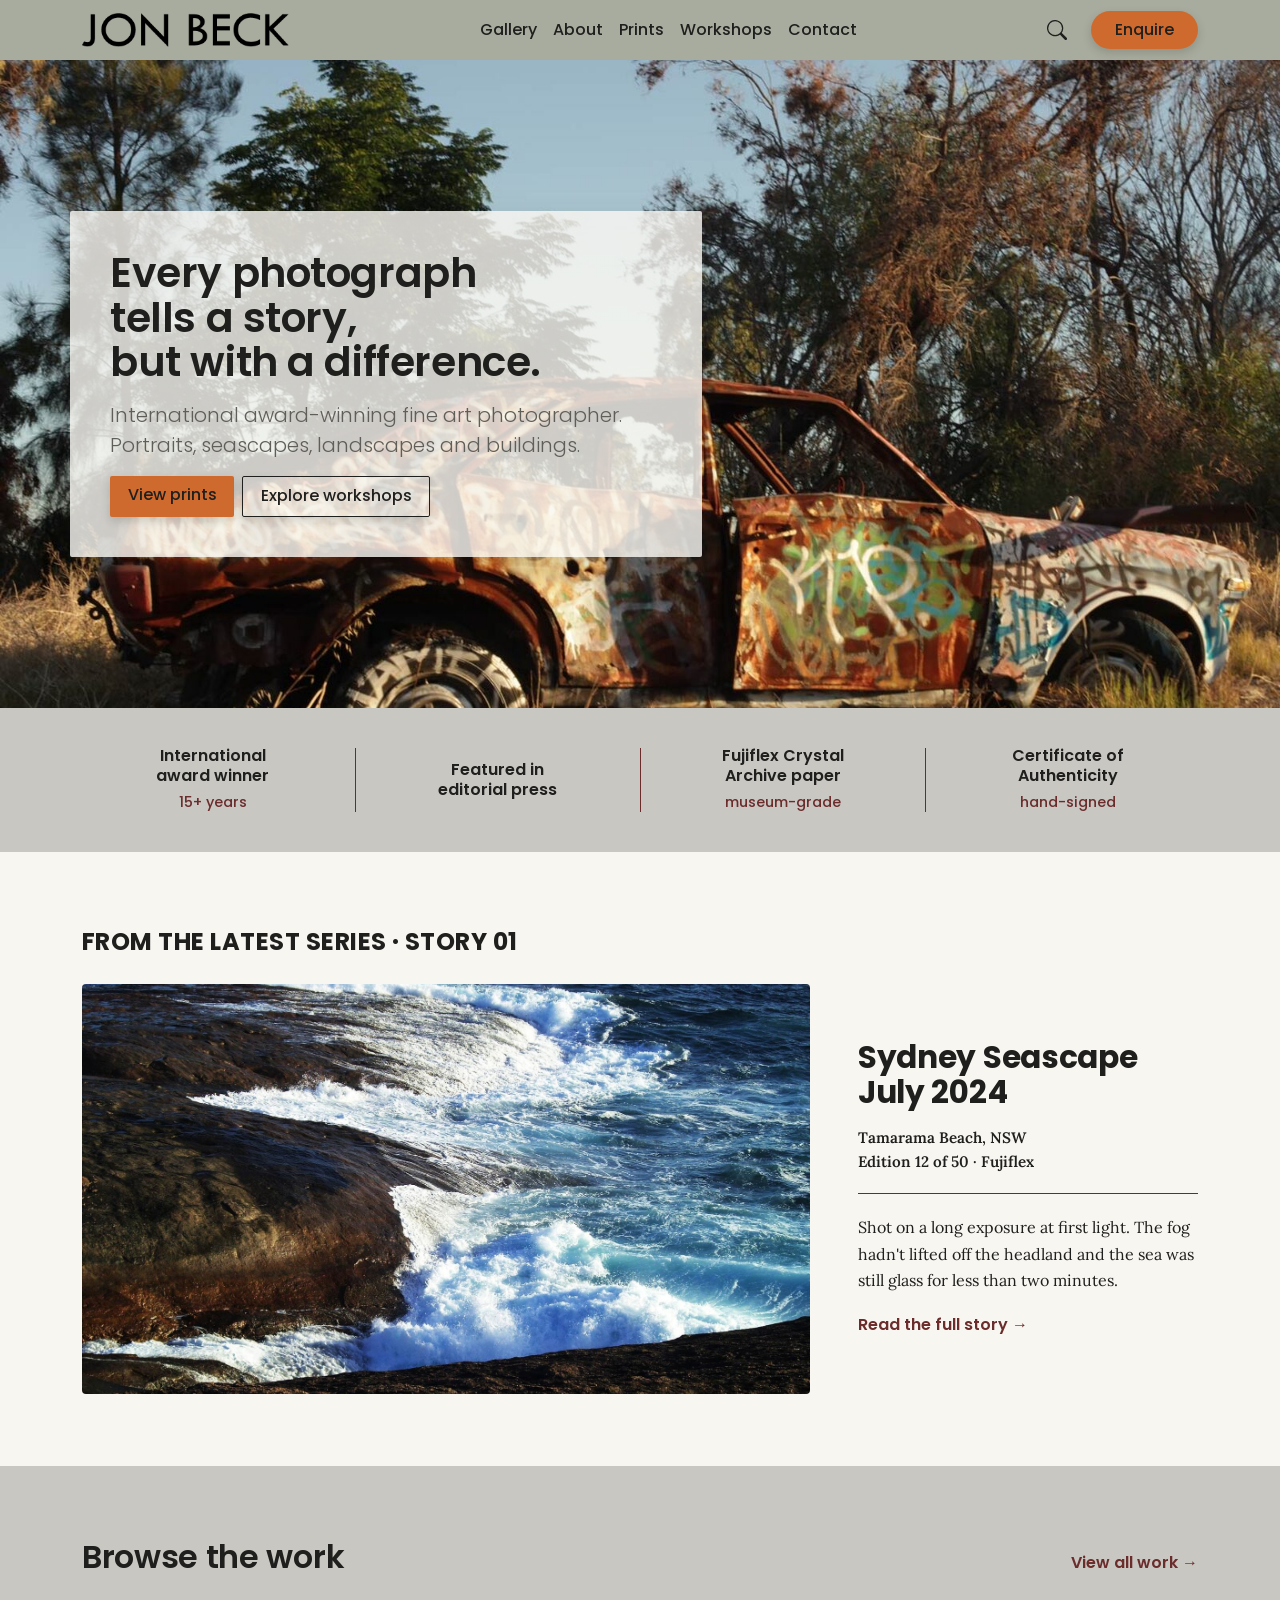
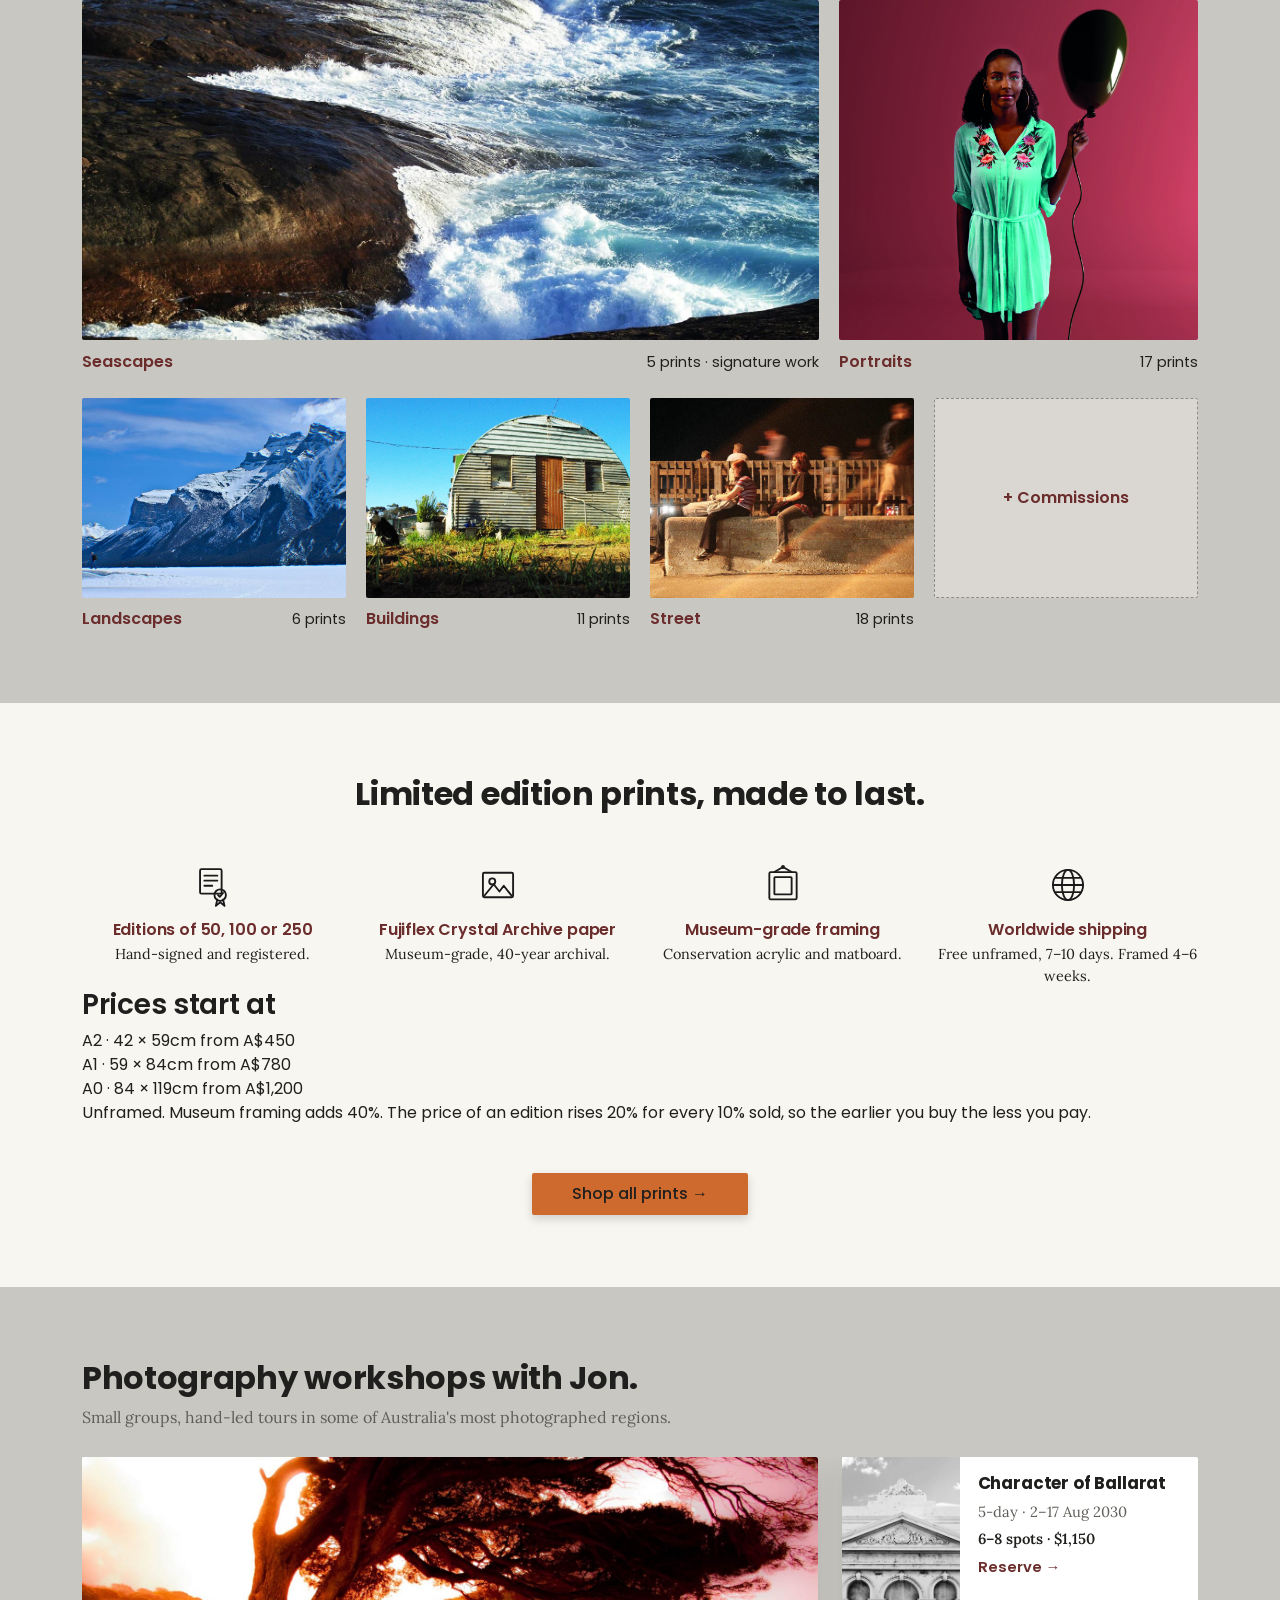
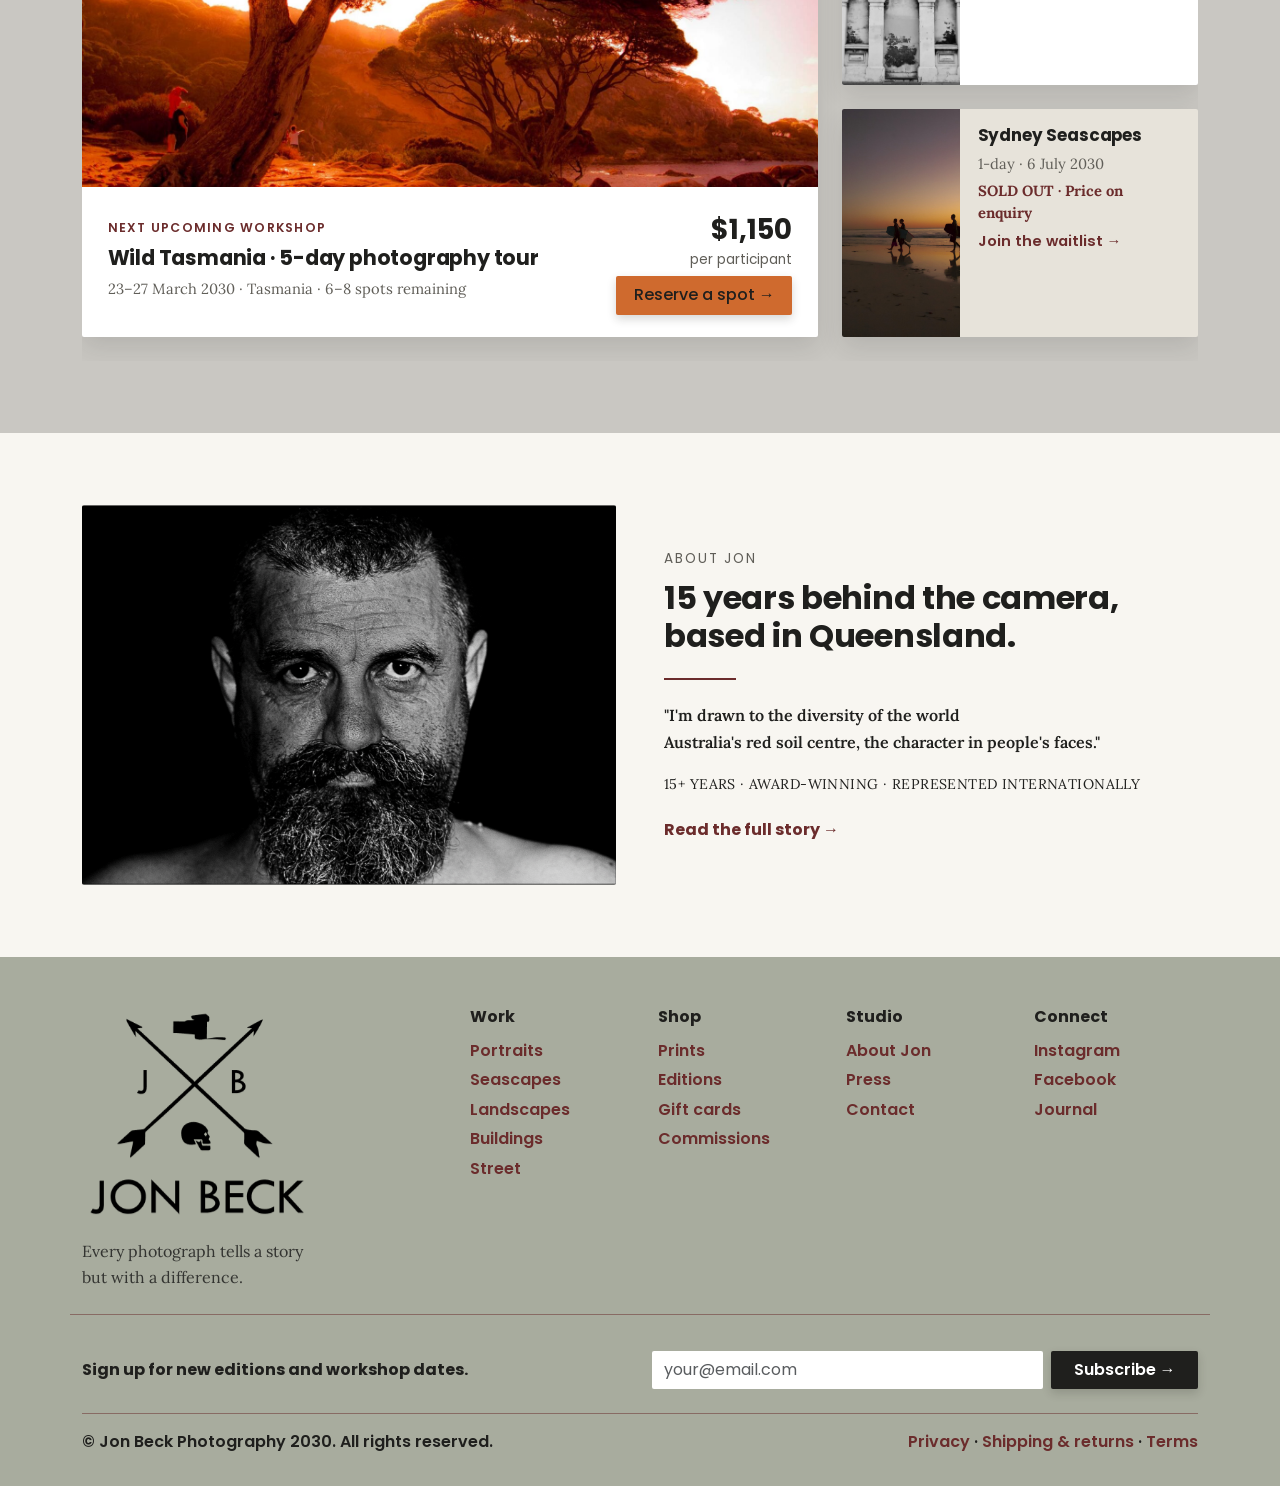
==== commit 657b1f73: "Add files via upload" ====
--- a/index.html
+++ b/index.html
@@ -22,7 +22,7 @@
     <nav class="navbar navbar-expand-lg site-nav sticky-top">
       <div class="container">
         <a class="navbar-brand" href="index.html">
-          <img src="images/logo/jon-beck-wordmark.png" alt="Jon Beck Photography wordmark logo">
+          <img src="../images/logo/jon-beck-wordmark.png" alt="Jon Beck Photography wordmark logo">
         </a>
         <button class="navbar-toggler" type="button" data-bs-toggle="collapse"
                 data-bs-target="#mainNav" aria-controls="mainNav"
@@ -66,7 +66,7 @@
         <div class="row align-items-center hero-row g-4">
           <!-- Photo: stacked on top on mobile, right column on tablet, background on desktop -->
           <div class="col-md-6 hero-media order-md-2">
-            <img class="hero-img" src="images/gallery/landscape/Naveed-Farro3.jpg"
+            <img class="hero-img" src="../images/gallery/landscape/Naveed-Farro3.jpg"
                  alt="Fine art photograph by Jon Beck: a graffiti-covered car wreck in golden outback grass">
           </div>
           <div class="col-md-6 hero-text order-md-1">
@@ -122,7 +122,7 @@
         <div class="row align-items-center g-4 g-lg-5 ls-row">
           <div class="col-md-8 ls-media">
             <img class="img-fluid rounded-1"
-                 src="images/gallery/landscape/Aditi_Goenka_.jpg"
+                 src="../images/gallery/landscape/Aditi_Goenka_.jpg"
                  alt="Waves breaking over coastal rocks at first light, from Jon Beck's Sydney Seascape series"
                  loading="lazy">
           </div>
@@ -149,34 +149,34 @@
         </div>
         <div class="bw-grid">
           <figure class="bw-tile bw-seascapes">
-            <a class="bw-link" href="gallery.html">
-              <img src="images/gallery/landscape/Aditi_Goenka_.jpg" alt="Seascapes by Jon Beck" loading="lazy">
+            <a class="bw-link" href="gallery.html?cat=seascapes">
+              <img src="../images/gallery/landscape/Aditi_Goenka_.jpg" alt="Seascapes by Jon Beck" loading="lazy">
             </a>
-            <figcaption><span class="bw-cat">Seascapes</span><span class="bw-count">28 prints<span class="d-none d-lg-inline"> · signature work</span></span></figcaption>
+            <figcaption><span class="bw-cat">Seascapes</span><span class="bw-count">5 prints<span class="d-none d-lg-inline"> · signature work</span></span></figcaption>
           </figure>
           <figure class="bw-tile bw-portraits">
-            <a class="bw-link" href="gallery.html">
-              <img src="images/gallery/portraits/01Jessica_woods.jpg" alt="Portraits by Jon Beck: a woman holding a black balloon against a red backdrop" loading="lazy">
+            <a class="bw-link" href="gallery.html?cat=portraits">
+              <img src="../images/gallery/portraits/01Jessica_woods.jpg" alt="Portraits by Jon Beck: a woman holding a black balloon against a red backdrop" loading="lazy">
             </a>
-            <figcaption><span class="bw-cat">Portraits</span><span class="bw-count">12 prints</span></figcaption>
+            <figcaption><span class="bw-cat">Portraits</span><span class="bw-count">17 prints</span></figcaption>
           </figure>
           <figure class="bw-tile bw-landscapes">
-            <a class="bw-link" href="gallery.html">
-              <img src="images/gallery/landscape/Emily-Heron.jpg" alt="Landscapes by Jon Beck" loading="lazy">
+            <a class="bw-link" href="gallery.html?cat=landscape">
+              <img src="../images/gallery/landscape/Emily-Heron.jpg" alt="Landscapes by Jon Beck" loading="lazy">
             </a>
-            <figcaption><span class="bw-cat">Landscapes</span><span class="bw-count">42 prints</span></figcaption>
+            <figcaption><span class="bw-cat">Landscapes</span><span class="bw-count">6 prints</span></figcaption>
           </figure>
           <figure class="bw-tile bw-buildings">
-            <a class="bw-link" href="gallery.html">
-              <img src="images/gallery/buildings/Xanthe-Cohen_.jpg" alt="Buildings by Jon Beck: a corrugated iron shed in bright sunlight" loading="lazy">
+            <a class="bw-link" href="gallery.html?cat=buildings">
+              <img src="../images/gallery/buildings/Xanthe-Cohen_.jpg" alt="Buildings by Jon Beck: a corrugated iron shed in bright sunlight" loading="lazy">
             </a>
-            <figcaption><span class="bw-cat">Buildings</span><span class="bw-count">16 prints</span></figcaption>
+            <figcaption><span class="bw-cat">Buildings</span><span class="bw-count">11 prints</span></figcaption>
           </figure>
           <figure class="bw-tile bw-street">
-            <a class="bw-link" href="gallery.html">
-              <img src="images/gallery/street/171643585_8e0d637bfb_b.jpg" alt="Street photography by Jon Beck: people sitting on a concrete wall at night beside a bicycle" loading="lazy">
+            <a class="bw-link" href="gallery.html?cat=street">
+              <img src="../images/gallery/street/171643585_8e0d637bfb_b.jpg" alt="Street photography by Jon Beck: people sitting on a concrete wall at night beside a bicycle" loading="lazy">
             </a>
-            <figcaption><span class="bw-cat">Street</span><span class="bw-count">9 prints</span></figcaption>
+            <figcaption><span class="bw-cat">Street</span><span class="bw-count">18 prints</span></figcaption>
           </figure>
           <a class="bw-tile bw-cta" href="gallery.html">
             <span class="d-md-none">View all work →</span>
@@ -193,43 +193,70 @@
         <div class="text-center mb-5">
           <h2 class="ed-heading poppins mb-0">Limited edition prints, made to last.</h2>
         </div>
+        <!-- Usability fix 1: every feature is now a single line at every
+             breakpoint. Participant 2 called the original band convoluted and
+             "a lot of things at once", and asked for one line per item. -->
         <div class="row g-3 g-lg-4 ed-grid">
           <div class="col-6 col-lg-3">
             <div class="edition-item">
-              <img class="edition-icon" src="images/icons/1_editions_certificate.svg" alt="">
+              <img class="edition-icon" src="../images/icons/1_editions_certificate.svg" alt="">
               <div class="edition-text">
                 <h3 class="edition-title">Editions of 50, 100 or 250</h3>
-                <p class="edition-copy">Hand-signed<span class="d-none d-md-inline d-lg-none">, registered</span>. Price rises 20% per 10% sold.</p>
+                <p class="edition-copy">Hand-signed and registered.</p>
               </div>
             </div>
           </div>
           <div class="col-6 col-lg-3">
             <div class="edition-item">
-              <img class="edition-icon" src="images/icons/2_fujiflex_print.svg" alt="">
+              <img class="edition-icon" src="../images/icons/2_fujiflex_print.svg" alt="">
               <div class="edition-text">
                 <h3 class="edition-title">Fujiflex Crystal Archive paper</h3>
-                <p class="edition-copy">Ultra-high gloss museum-grade.<span class="d-lg-none"> 40-year archival<span class="d-none d-md-inline"> rating</span>.</span></p>
+                <p class="edition-copy">Museum-grade, 40-year archival.</p>
               </div>
             </div>
           </div>
           <div class="col-6 col-lg-3">
             <div class="edition-item">
-              <img class="edition-icon" src="images/icons/3_museum_framing.svg" alt="">
+              <img class="edition-icon" src="../images/icons/3_museum_framing.svg" alt="">
               <div class="edition-text">
                 <h3 class="edition-title">Museum-grade framing</h3>
-                <p class="edition-copy">Custom-made, conservation acrylic<span class="d-lg-none">, archival<span class="d-none d-md-inline"> matboard</span></span>.</p>
+                <p class="edition-copy">Conservation acrylic and matboard.</p>
               </div>
             </div>
           </div>
           <div class="col-6 col-lg-3">
             <div class="edition-item">
-              <img class="edition-icon" src="images/icons/4_worldwide_globe.svg" alt="">
+              <img class="edition-icon" src="../images/icons/4_worldwide_globe.svg" alt="">
               <div class="edition-text">
                 <h3 class="edition-title">Worldwide shipping</h3>
-                <p class="edition-copy"><span class="d-none d-md-inline d-lg-none">Free on unframed prints. Framed delivered 4–6 weeks.</span><span class="d-md-none">Free unframed. Framed in 4–6 weeks.</span><span class="d-none d-lg-inline">Free unframed. Framed 4–6 weeks.</span></p>
+                <!-- Usability fix 2: the unframed option had no delivery time
+                     at all. Participant 3: "so information is not complete." -->
+                <p class="edition-copy">Free unframed, 7–10 days. Framed 4–6 weeks.</p>
               </div>
             </div>
           </div>
+        </div>
+        <!-- Usability fix 3: a starting price per size.
+             Two of three participants named the missing price as the reason
+             they would not buy. Participant 3 asked for size and price shown
+             together so the decision could be made in one place. -->
+        <div class="ed-prices" aria-labelledby="ed-prices-heading">
+          <h3 class="ed-prices-heading" id="ed-prices-heading">Prices start at</h3>
+          <ul class="ed-price-list list-unstyled mb-0">
+            <li class="ed-price">
+              <span class="ed-price-size">A2 &middot; 42 &times; 59cm</span>
+              <span class="ed-price-figure">from A$450</span>
+            </li>
+            <li class="ed-price">
+              <span class="ed-price-size">A1 &middot; 59 &times; 84cm</span>
+              <span class="ed-price-figure">from A$780</span>
+            </li>
+            <li class="ed-price">
+              <span class="ed-price-size">A0 &middot; 84 &times; 119cm</span>
+              <span class="ed-price-figure">from A$1,200</span>
+            </li>
+          </ul>
+          <p class="ed-price-note mb-0">Unframed. Museum framing adds 40%. The price of an edition rises 20% for every 10% sold, so the earlier you buy the less you pay.</p>
         </div>
         <div class="text-center mt-5">
           <a class="btn btn-enquire" href="#enquire">Shop <span class="d-none d-lg-inline">all </span>prints<span class="d-none d-lg-inline"> &rarr;</span></a>
@@ -257,7 +284,7 @@
             <div class="carousel-item active ws-item ws-featured" data-ws-name="Wild Tasmania">
               <article class="ws-card">
                 <img class="ws-img"
-                     src="images/gallery/landscape/James-Richards-30492613-BUNKER-SUN-RAYS.jpg"
+                     src="../images/gallery/landscape/James-Richards-30492613-BUNKER-SUN-RAYS.jpg"
                      alt="Windswept tree over red coastal rock at sunset in Tasmania's south-west"
                      loading="lazy">
                 <div class="ws-body">
@@ -291,7 +318,7 @@
             <div class="carousel-item ws-item ws-mini" data-ws-name="Character of Ballarat">
               <article class="ws-card">
                 <img class="ws-img"
-                     src="images/gallery/buildings/Sophie-Simmons-31250843-(2).jpg"
+                     src="../images/gallery/buildings/Sophie-Simmons-31250843-(2).jpg"
                      alt="Classical stone facade with arched windows in Ballarat, Victoria"
                      loading="lazy">
                 <div class="ws-body">
@@ -326,7 +353,7 @@
               <article class="ws-card">
                 <!-- Upright copy of the original, which is stored rotated 90° -->
                 <img class="ws-img"
-                     src="images/gallery/landscape/Tash-Prokop-Body-Boarders-upright.jpg"
+                     src="../images/gallery/landscape/Tash-Prokop-Body-Boarders-upright.jpg"
                      alt="Body boarders silhouetted on a Sydney beach at sunset"
                      loading="lazy">
                 <div class="ws-body">
@@ -392,7 +419,7 @@
         <div class="row align-items-center g-4 g-lg-5">
           <div class="col-4 col-md-5 col-lg-6">
             <img class="img-fluid aj-img"
-                 src="images/gallery/portraits/ALEX%2007_DAD.png"
+                 src="../images/gallery/portraits/ALEX%2007_DAD.png"
                  alt="High-contrast black and white portrait of photographer Jon Beck"
                  loading="lazy">
           </div>
@@ -424,7 +451,7 @@
       <div class="row gy-4 gx-lg-5">
         <!-- Brand column: serif tagline appears on desktop only -->
         <div class="col-4 col-md-3 col-lg-4">
-          <img class="footer-logo" src="images/logo/jon-beck-combination-trimmed.png"
+          <img class="footer-logo" src="../images/logo/jon-beck-combination-trimmed.png"
                alt="Jon Beck Photography crossed-arrows logo">
           <p class="footer-tag d-none d-lg-block mb-0">Every photograph tells a story<br>but with a difference.</p>
         </div>
@@ -435,11 +462,11 @@
             <div class="col-12 col-md-3 footer-group">
               <p class="footer-head">Work</p>
               <ul class="list-unstyled footer-links mb-0">
-                <li><a href="gallery.html">Portraits</a></li>
-                <li><a href="gallery.html">Seascapes</a></li>
-                <li><a href="gallery.html">Landscapes</a></li>
-                <li><a href="gallery.html">Buildings</a></li>
-                <li><a href="gallery.html">Street</a></li>
+                <li><a href="gallery.html?cat=portraits">Portraits</a></li>
+                <li><a href="gallery.html?cat=seascapes">Seascapes</a></li>
+                <li><a href="gallery.html?cat=landscape">Landscapes</a></li>
+                <li><a href="gallery.html?cat=buildings">Buildings</a></li>
+                <li><a href="gallery.html?cat=street">Street</a></li>
               </ul>
             </div>
             <div class="col-12 col-md-3 footer-group">
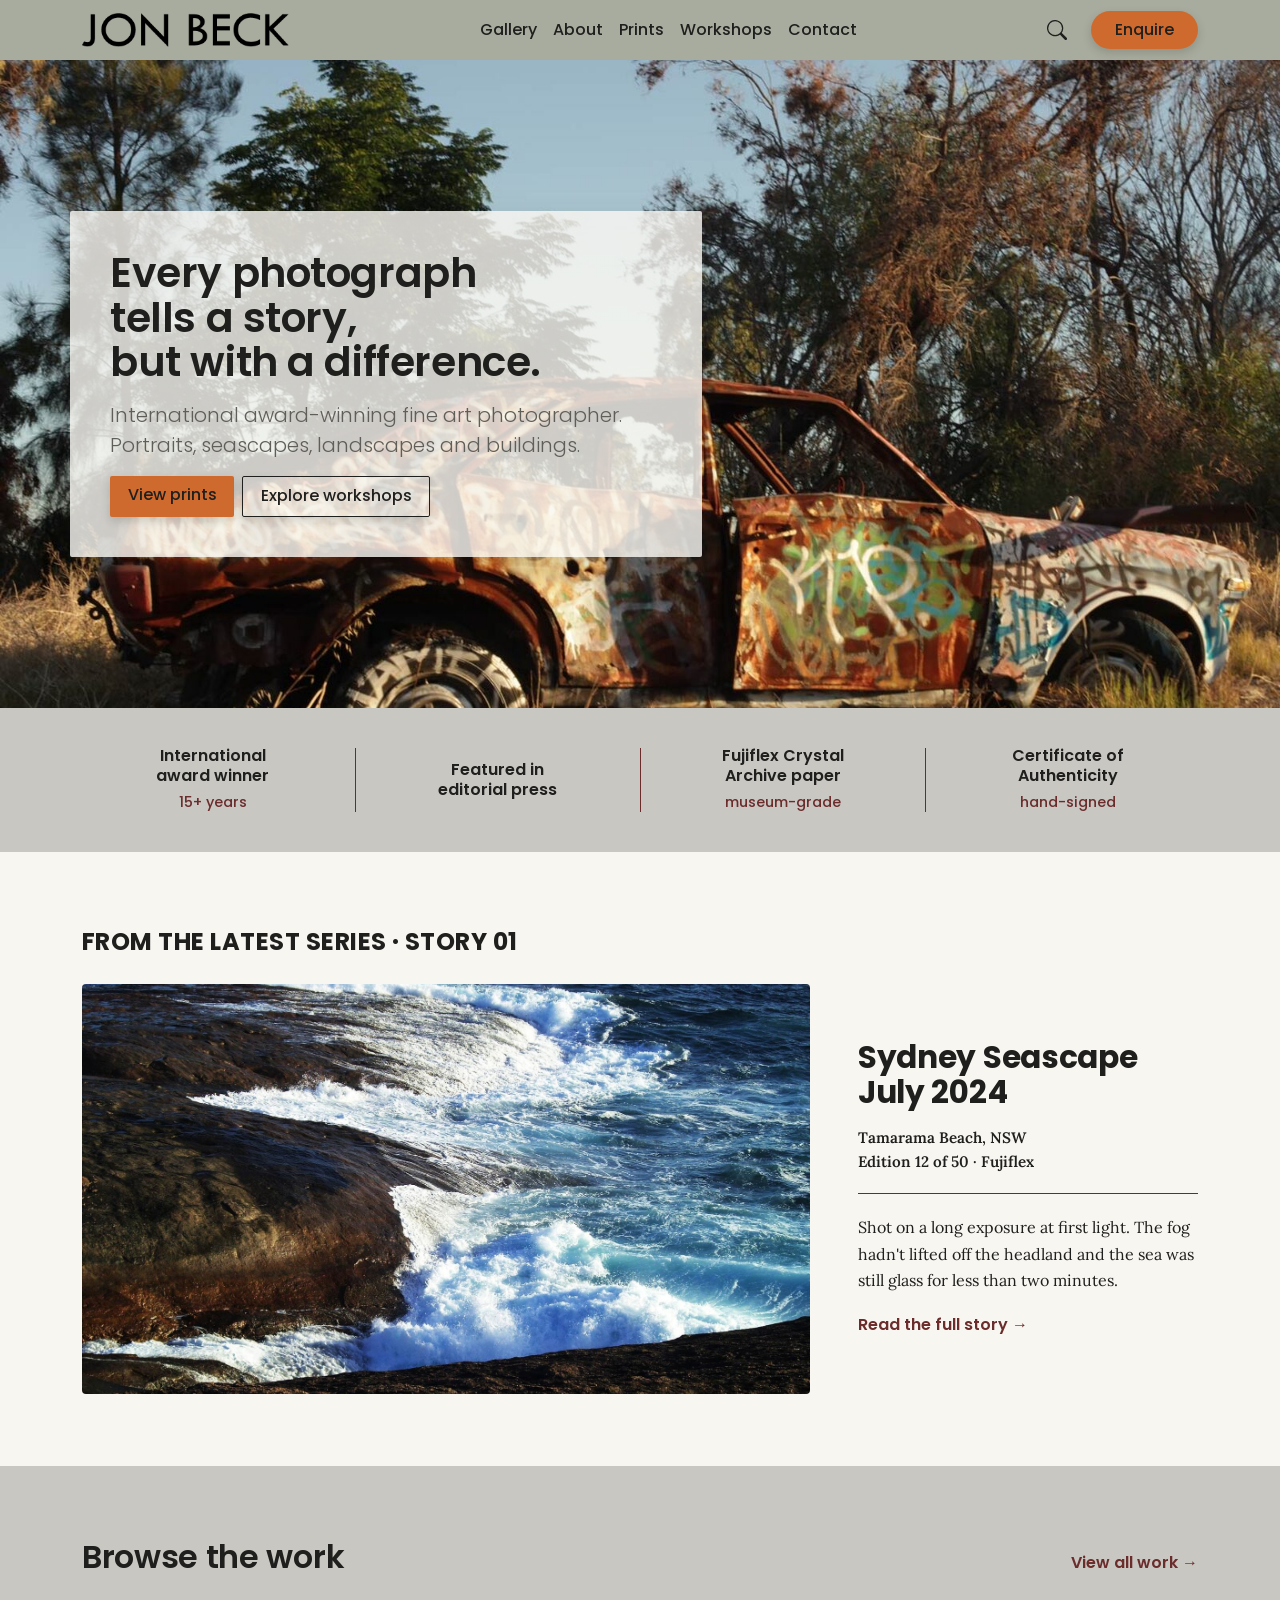
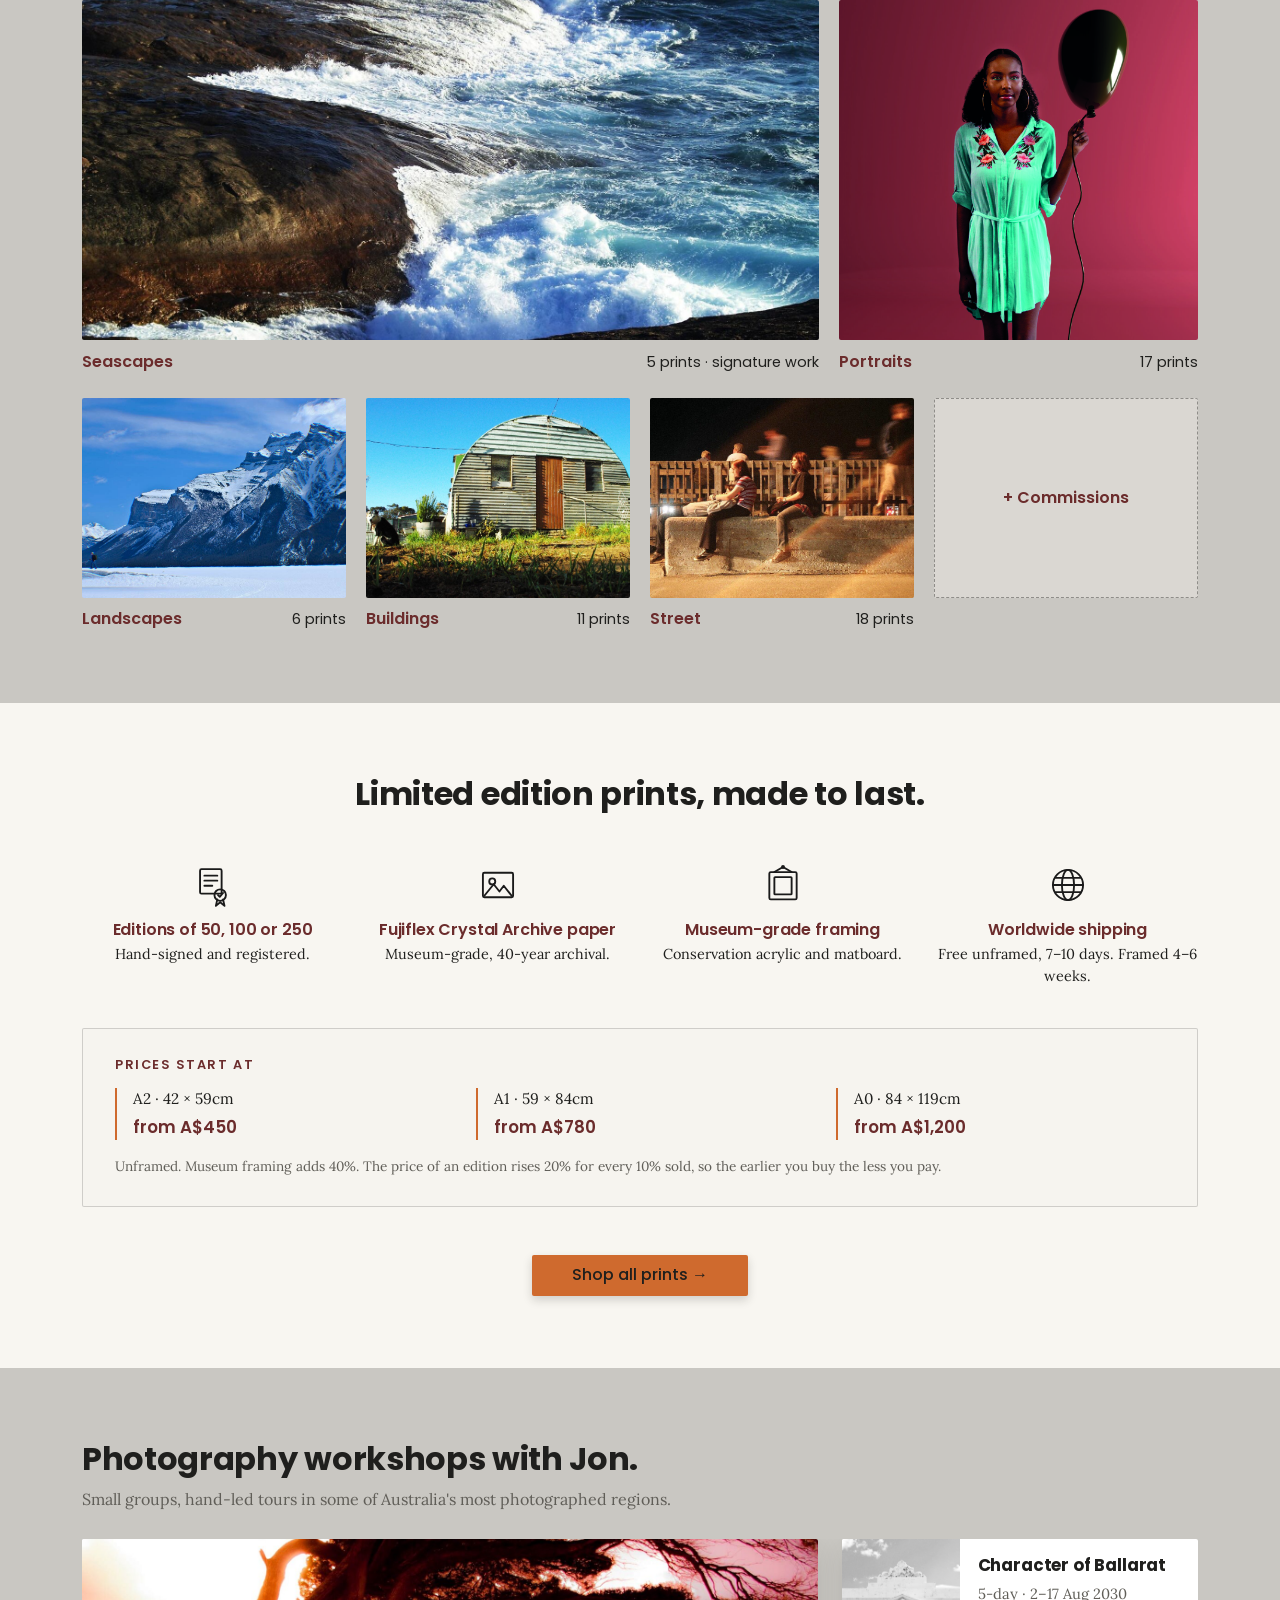
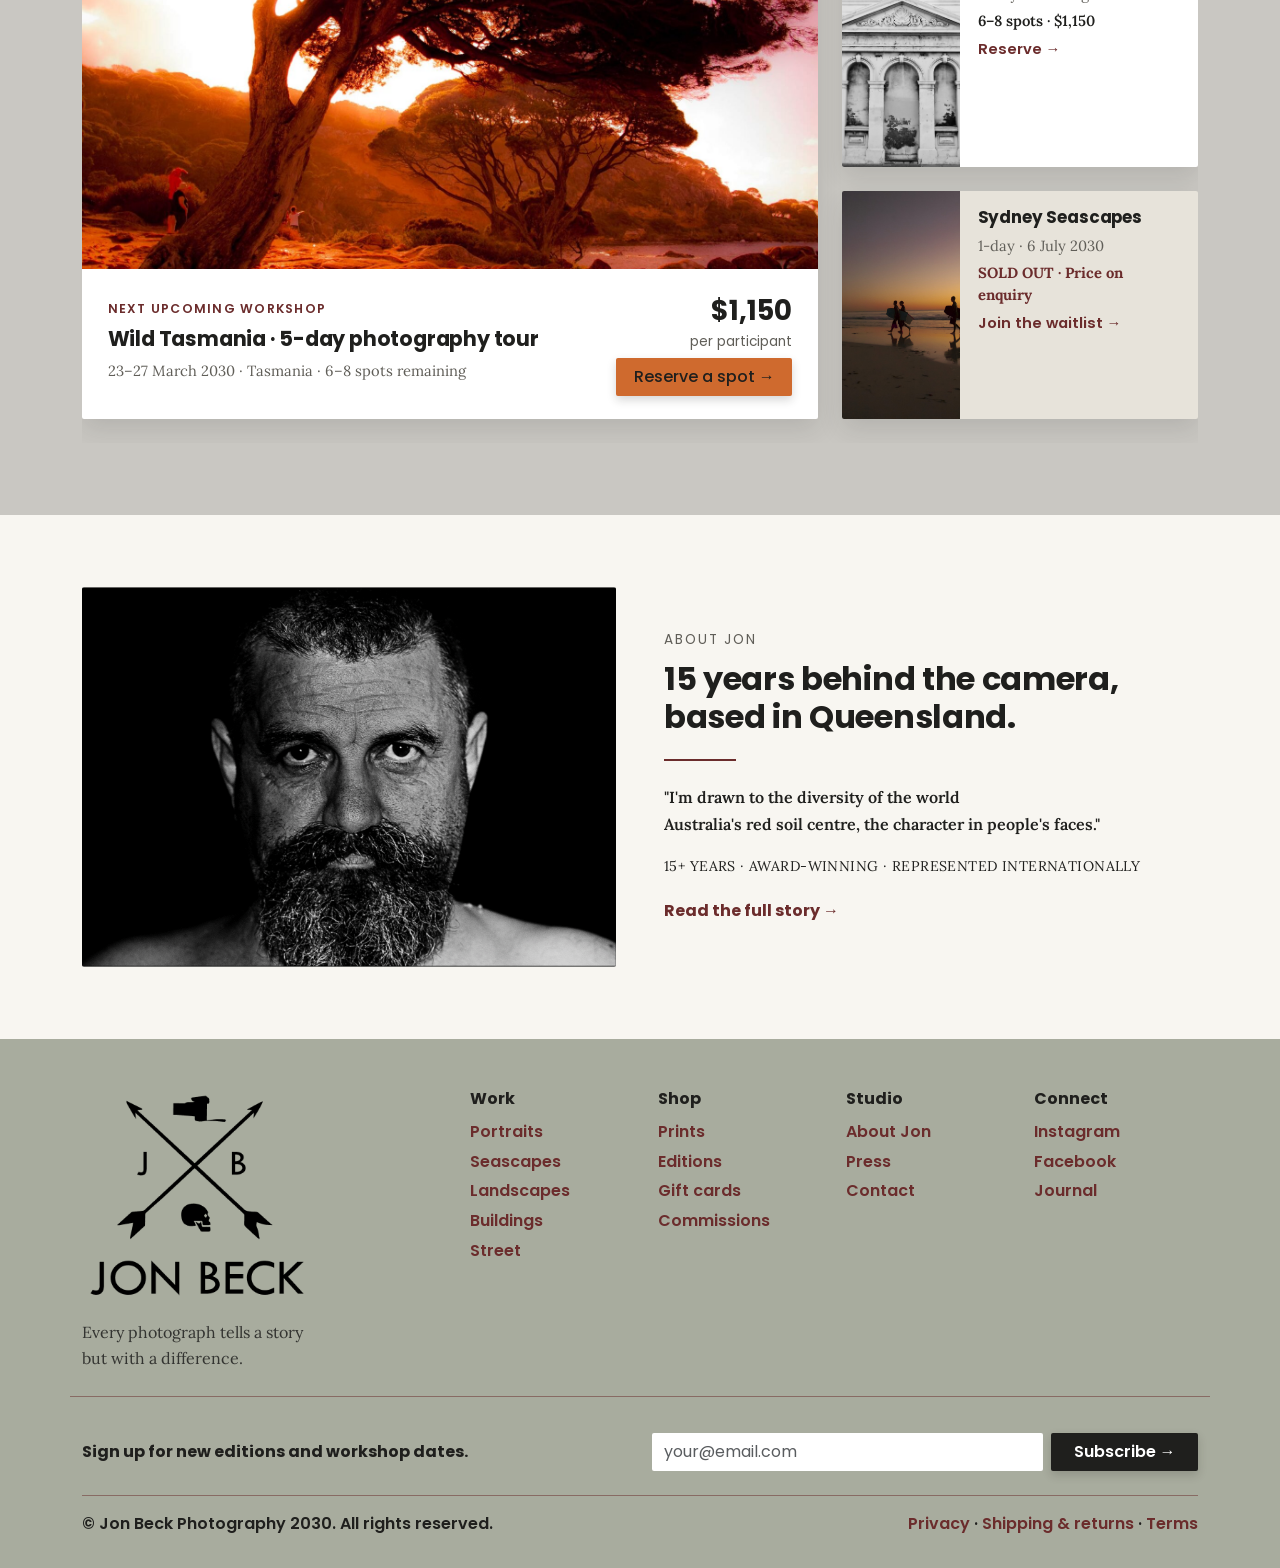
==== commit d91269b8: "v2 usability fixes: prices, seascapes filter, counts, lightbox zoom" ====
--- a/index.html
+++ b/index.html
@@ -22,7 +22,7 @@
     <nav class="navbar navbar-expand-lg site-nav sticky-top">
       <div class="container">
         <a class="navbar-brand" href="index.html">
-          <img src="../images/logo/jon-beck-wordmark.png" alt="Jon Beck Photography wordmark logo">
+          <img src="images/logo/jon-beck-wordmark.png" alt="Jon Beck Photography wordmark logo">
         </a>
         <button class="navbar-toggler" type="button" data-bs-toggle="collapse"
                 data-bs-target="#mainNav" aria-controls="mainNav"
@@ -66,7 +66,7 @@
         <div class="row align-items-center hero-row g-4">
           <!-- Photo: stacked on top on mobile, right column on tablet, background on desktop -->
           <div class="col-md-6 hero-media order-md-2">
-            <img class="hero-img" src="../images/gallery/landscape/Naveed-Farro3.jpg"
+            <img class="hero-img" src="images/gallery/landscape/Naveed-Farro3.jpg"
                  alt="Fine art photograph by Jon Beck: a graffiti-covered car wreck in golden outback grass">
           </div>
           <div class="col-md-6 hero-text order-md-1">
@@ -122,7 +122,7 @@
         <div class="row align-items-center g-4 g-lg-5 ls-row">
           <div class="col-md-8 ls-media">
             <img class="img-fluid rounded-1"
-                 src="../images/gallery/landscape/Aditi_Goenka_.jpg"
+                 src="images/gallery/landscape/Aditi_Goenka_.jpg"
                  alt="Waves breaking over coastal rocks at first light, from Jon Beck's Sydney Seascape series"
                  loading="lazy">
           </div>
@@ -150,31 +150,31 @@
         <div class="bw-grid">
           <figure class="bw-tile bw-seascapes">
             <a class="bw-link" href="gallery.html?cat=seascapes">
-              <img src="../images/gallery/landscape/Aditi_Goenka_.jpg" alt="Seascapes by Jon Beck" loading="lazy">
+              <img src="images/gallery/landscape/Aditi_Goenka_.jpg" alt="Seascapes by Jon Beck" loading="lazy">
             </a>
             <figcaption><span class="bw-cat">Seascapes</span><span class="bw-count">5 prints<span class="d-none d-lg-inline"> · signature work</span></span></figcaption>
           </figure>
           <figure class="bw-tile bw-portraits">
             <a class="bw-link" href="gallery.html?cat=portraits">
-              <img src="../images/gallery/portraits/01Jessica_woods.jpg" alt="Portraits by Jon Beck: a woman holding a black balloon against a red backdrop" loading="lazy">
+              <img src="images/gallery/portraits/01Jessica_woods.jpg" alt="Portraits by Jon Beck: a woman holding a black balloon against a red backdrop" loading="lazy">
             </a>
             <figcaption><span class="bw-cat">Portraits</span><span class="bw-count">17 prints</span></figcaption>
           </figure>
           <figure class="bw-tile bw-landscapes">
             <a class="bw-link" href="gallery.html?cat=landscape">
-              <img src="../images/gallery/landscape/Emily-Heron.jpg" alt="Landscapes by Jon Beck" loading="lazy">
+              <img src="images/gallery/landscape/Emily-Heron.jpg" alt="Landscapes by Jon Beck" loading="lazy">
             </a>
             <figcaption><span class="bw-cat">Landscapes</span><span class="bw-count">6 prints</span></figcaption>
           </figure>
           <figure class="bw-tile bw-buildings">
             <a class="bw-link" href="gallery.html?cat=buildings">
-              <img src="../images/gallery/buildings/Xanthe-Cohen_.jpg" alt="Buildings by Jon Beck: a corrugated iron shed in bright sunlight" loading="lazy">
+              <img src="images/gallery/buildings/Xanthe-Cohen_.jpg" alt="Buildings by Jon Beck: a corrugated iron shed in bright sunlight" loading="lazy">
             </a>
             <figcaption><span class="bw-cat">Buildings</span><span class="bw-count">11 prints</span></figcaption>
           </figure>
           <figure class="bw-tile bw-street">
             <a class="bw-link" href="gallery.html?cat=street">
-              <img src="../images/gallery/street/171643585_8e0d637bfb_b.jpg" alt="Street photography by Jon Beck: people sitting on a concrete wall at night beside a bicycle" loading="lazy">
+              <img src="images/gallery/street/171643585_8e0d637bfb_b.jpg" alt="Street photography by Jon Beck: people sitting on a concrete wall at night beside a bicycle" loading="lazy">
             </a>
             <figcaption><span class="bw-cat">Street</span><span class="bw-count">18 prints</span></figcaption>
           </figure>
@@ -199,7 +199,7 @@
         <div class="row g-3 g-lg-4 ed-grid">
           <div class="col-6 col-lg-3">
             <div class="edition-item">
-              <img class="edition-icon" src="../images/icons/1_editions_certificate.svg" alt="">
+              <img class="edition-icon" src="images/icons/1_editions_certificate.svg" alt="">
               <div class="edition-text">
                 <h3 class="edition-title">Editions of 50, 100 or 250</h3>
                 <p class="edition-copy">Hand-signed and registered.</p>
@@ -208,7 +208,7 @@
           </div>
           <div class="col-6 col-lg-3">
             <div class="edition-item">
-              <img class="edition-icon" src="../images/icons/2_fujiflex_print.svg" alt="">
+              <img class="edition-icon" src="images/icons/2_fujiflex_print.svg" alt="">
               <div class="edition-text">
                 <h3 class="edition-title">Fujiflex Crystal Archive paper</h3>
                 <p class="edition-copy">Museum-grade, 40-year archival.</p>
@@ -217,7 +217,7 @@
           </div>
           <div class="col-6 col-lg-3">
             <div class="edition-item">
-              <img class="edition-icon" src="../images/icons/3_museum_framing.svg" alt="">
+              <img class="edition-icon" src="images/icons/3_museum_framing.svg" alt="">
               <div class="edition-text">
                 <h3 class="edition-title">Museum-grade framing</h3>
                 <p class="edition-copy">Conservation acrylic and matboard.</p>
@@ -226,7 +226,7 @@
           </div>
           <div class="col-6 col-lg-3">
             <div class="edition-item">
-              <img class="edition-icon" src="../images/icons/4_worldwide_globe.svg" alt="">
+              <img class="edition-icon" src="images/icons/4_worldwide_globe.svg" alt="">
               <div class="edition-text">
                 <h3 class="edition-title">Worldwide shipping</h3>
                 <!-- Usability fix 2: the unframed option had no delivery time
@@ -284,7 +284,7 @@
             <div class="carousel-item active ws-item ws-featured" data-ws-name="Wild Tasmania">
               <article class="ws-card">
                 <img class="ws-img"
-                     src="../images/gallery/landscape/James-Richards-30492613-BUNKER-SUN-RAYS.jpg"
+                     src="images/gallery/landscape/James-Richards-30492613-BUNKER-SUN-RAYS.jpg"
                      alt="Windswept tree over red coastal rock at sunset in Tasmania's south-west"
                      loading="lazy">
                 <div class="ws-body">
@@ -318,7 +318,7 @@
             <div class="carousel-item ws-item ws-mini" data-ws-name="Character of Ballarat">
               <article class="ws-card">
                 <img class="ws-img"
-                     src="../images/gallery/buildings/Sophie-Simmons-31250843-(2).jpg"
+                     src="images/gallery/buildings/Sophie-Simmons-31250843-(2).jpg"
                      alt="Classical stone facade with arched windows in Ballarat, Victoria"
                      loading="lazy">
                 <div class="ws-body">
@@ -353,7 +353,7 @@
               <article class="ws-card">
                 <!-- Upright copy of the original, which is stored rotated 90° -->
                 <img class="ws-img"
-                     src="../images/gallery/landscape/Tash-Prokop-Body-Boarders-upright.jpg"
+                     src="images/gallery/landscape/Tash-Prokop-Body-Boarders-upright.jpg"
                      alt="Body boarders silhouetted on a Sydney beach at sunset"
                      loading="lazy">
                 <div class="ws-body">
@@ -419,7 +419,7 @@
         <div class="row align-items-center g-4 g-lg-5">
           <div class="col-4 col-md-5 col-lg-6">
             <img class="img-fluid aj-img"
-                 src="../images/gallery/portraits/ALEX%2007_DAD.png"
+                 src="images/gallery/portraits/ALEX%2007_DAD.png"
                  alt="High-contrast black and white portrait of photographer Jon Beck"
                  loading="lazy">
           </div>
@@ -451,7 +451,7 @@
       <div class="row gy-4 gx-lg-5">
         <!-- Brand column: serif tagline appears on desktop only -->
         <div class="col-4 col-md-3 col-lg-4">
-          <img class="footer-logo" src="../images/logo/jon-beck-combination-trimmed.png"
+          <img class="footer-logo" src="images/logo/jon-beck-combination-trimmed.png"
                alt="Jon Beck Photography crossed-arrows logo">
           <p class="footer-tag d-none d-lg-block mb-0">Every photograph tells a story<br>but with a difference.</p>
         </div>
--- a/css/style.css
+++ b/css/style.css
@@ -160,7 +160,7 @@
 @media (min-width: 992px) {
   .hero {
     padding: 5rem 0;
-    background: url("../images/gallery/landscape/Naveed-Farro3.jpg") center / cover no-repeat;
+    background: url("../../images/gallery/landscape/Naveed-Farro3.jpg") center / cover no-repeat;
     display: flex;
     align-items: center;
     min-height: 72vh;
@@ -398,6 +398,69 @@
   font-size: 0.9rem;
   line-height: 1.5;
   margin: 0;
+}
+
+/* Usability fix 3: starting prices.
+   Sits directly under the four feature columns so size and price are read
+   together, which is how Participant 3 said she makes a buying decision.
+   Stacks on mobile, becomes a three-across row from tablet up. */
+.ed-prices {
+  margin-top: 2.5rem;
+  padding: 1.5rem;
+  border: 1px solid rgba(31, 31, 29, 0.18);
+  border-radius: 2px;
+  background: var(--jb-paper);
+}
+.ed-prices-heading {
+  font-size: 0.8rem;
+  font-weight: 600;
+  text-transform: uppercase;
+  letter-spacing: 0.12em;
+  color: var(--jb-claret);
+  margin-bottom: 1rem;
+}
+.ed-price-list { display: flex; flex-direction: column; gap: 0.75rem; }
+.ed-price {
+  display: flex;
+  justify-content: space-between;
+  align-items: baseline;
+  gap: 1rem;
+  padding-bottom: 0.75rem;
+  border-bottom: 1px solid rgba(31, 31, 29, 0.12);
+}
+.ed-price-size {
+  font-family: "Lora", Georgia, serif;
+  font-size: 0.95rem;
+  color: var(--jb-ink);
+}
+.ed-price-figure {
+  font-weight: 600;
+  font-size: 1.05rem;
+  color: var(--jb-claret);
+  white-space: nowrap;
+}
+.ed-price-note {
+  margin-top: 1rem;
+  font-family: "Lora", Georgia, serif;
+  font-size: 0.85rem;
+  line-height: 1.6;
+  color: var(--jb-muted);
+}
+
+/* Tablet and up: the three sizes sit side by side */
+@media (min-width: 768px) {
+  .ed-price-list { flex-direction: row; gap: 2rem; }
+  .ed-price {
+    flex: 1 1 0;
+    flex-direction: column;
+    align-items: flex-start;
+    gap: 0.25rem;
+    padding-bottom: 0;
+    border-bottom: none;
+    border-left: 2px solid var(--jb-orange);
+    padding-left: 1rem;
+  }
+  .ed-prices { padding: 1.75rem 2rem; }
 }
 
 /* Tablet only: bordered card, icon to the LEFT, vertically centred, text left-aligned */
@@ -840,6 +903,26 @@
   height: auto;
   object-fit: contain;
 }
+/* Usability fix 7: zoomable stage.
+   Participant 1 could not look closer at a photograph and opened it in a
+   separate browser tab instead. The stage scrolls once the image is scaled
+   past its container, so every part of the frame stays reachable. */
+.lb-stage {
+  overflow: auto;
+  max-height: 70vh;
+}
+.lb-img { cursor: zoom-in; transition: transform 0.25s ease; }
+.lb-stage.is-zoomed { cursor: grab; }
+.lb-stage.is-zoomed .lb-img {
+  max-width: none;
+  max-height: none;
+  width: 200%;
+  cursor: zoom-out;
+}
+/* Respect a reduced-motion preference: change state, skip the animation */
+@media (prefers-reduced-motion: reduce) {
+  .lb-img { transition: none; }
+}
 .lb-counter {
   font-family: "Lora", Georgia, serif;
   color: #c9c7c2;
